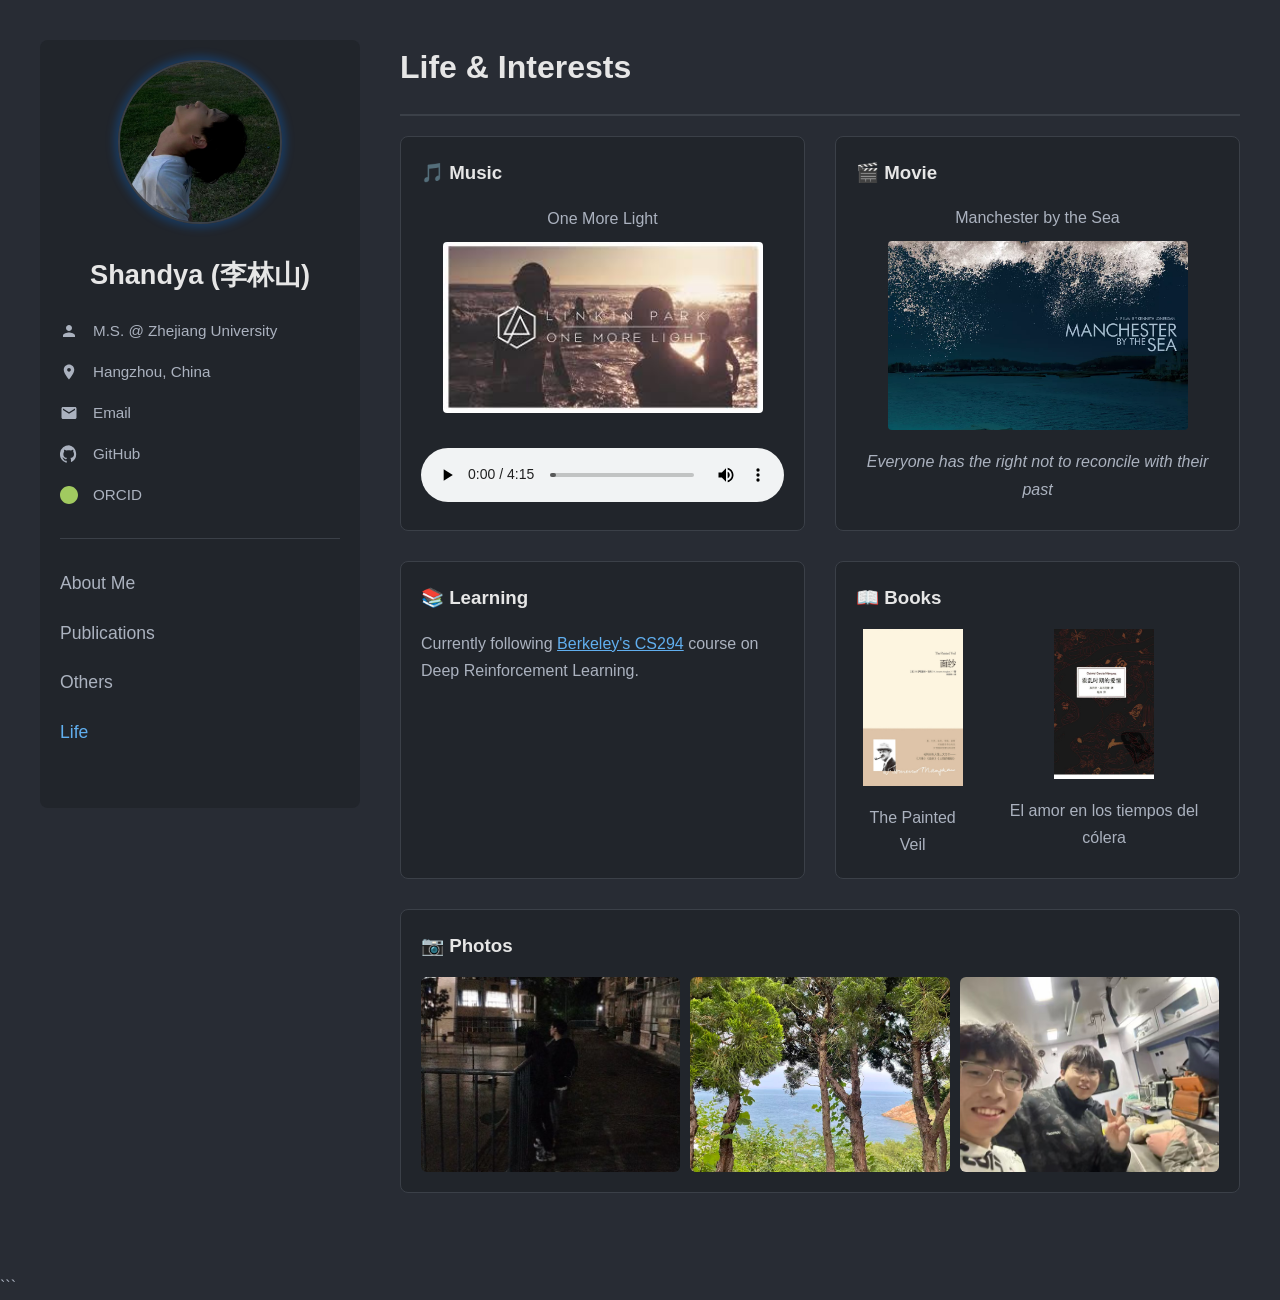
==== life.html @ 86b798b2 "1" ====
<!DOCTYPE html>
<html lang="zh-CN">
<head>
    <meta charset="UTF-8">
    <meta name="viewport" content="width=device-width, initial-scale=1.0">
    <title>Shandya (李林山) | Life</title>
    <link rel="icon" href="figure/logo.jpg" type="image/jpeg">
    <!-- Shared CSS for all pages -->
    <style>
        /* Avatar animation on music play */
        @keyframes avatarPulseSmall {
          0%, 100% { transform: scale(1); }
          50% { transform: scale(1.02); }
        }
        @keyframes breatheGlow {
          0%, 100% { box-shadow: 0 0 8px 4px rgba(0, 122, 255, 0.25); }
          50% { box-shadow: 0 0 16px 8px rgba(0, 122, 255, 0.12); }
        }
        @keyframes fadeUpScale {
            0% { opacity: 0; transform: translateY(10px) scale(1); }
            100% { opacity: 1; transform: translateY(0) scale(1); }
        }
        @keyframes avatarBorderWave {
            0%, 100% { border-color: #3b4048; }
            50% { border-color: #61afef; }
        }

        .avatar {
            transform: scale(1);
            box-shadow: 0 0 8px 4px rgba(0, 122, 255, 0.25);
            transform-origin: center center;
        }
        .avatar.beat {
          animation: breatheGlow 5s ease-in-out infinite,
                     fadeUpScale 1s ease forwards,
                     avatarBorderWave 3.5s ease-in-out infinite,
                     avatarPulseSmall 1.5s ease-in-out infinite;
          transform-origin: center center;
        }
        :root { --bg-color: #282c34; --sidebar-bg-color: #21252b; --text-color: #abb2bf; --link-color: #61afef; --heading-color: #e6e6e6; --border-color: #3b4048; }

        body { margin: 0; font-family: -apple-system, BlinkMacSystemFont, 'Segoe UI', 'Roboto', sans-serif; background-color: var(--bg-color); color: var(--text-color); font-size: 16px; line-height: 1.7; overflow-y: scroll; }

        .container { display: flex; max-width: 1200px; margin: 40px auto; padding: 0 20px; }
        .sidebar {
            width: 280px;
            flex-shrink: 0;
            position: sticky;
            top: 40px;
            align-self: flex-start;
            background: var(--sidebar-bg-color);
            border-radius: 8px;
            padding: 20px;
        }
        .main-content {
            flex-grow: 1;
            padding-left: 40px;
        }
        .profile-card {
            text-align: center;
        }
        .profile-card .avatar {
            width: 160px;
            height: 160px;
            border-radius: 50%;
            border: 2px solid var(--border-color);
            margin-bottom: 20px;
        }
        .profile-card h1 {
            font-size: 1.7em;
            color: var(--heading-color);
            margin: 0 0 10px 0;
        }
        .info-list {
            list-style: none;
            padding: 0;
            margin-top: 20px;
            text-align: left;
        }
        .info-list li {
            display: flex;
            align-items: center;
            margin-bottom: 15px;
            font-size: 0.95em;
        }
        .info-list svg {
            width: 18px;
            height: 18px;
            margin-right: 15px;
            fill: var(--text-color);
            flex-shrink: 0;
        }
        .info-list a {
            color: var(--text-color);
            text-decoration: none;
            transition: color 0.2s;
            word-break: break-all;
        }
        .info-list a:hover {
            color: var(--link-color);
        }
        .page-title {
            font-size: 2em;
            color: var(--heading-color);
            margin-top: 0;
            margin-bottom: 20px;
        }
        .navigation {
            list-style: none;
            padding: 0;
            margin: 30px 0;
            border-top: 1px solid var(--border-color);
            padding-top: 20px;
            text-align: left;
        }
        .navigation a {
            display: block;
            padding: 10px 0px;
            font-size: 1.1em;
            color: var(--text-color);
            text-decoration: none;
            font-weight: 500;
            transition: color 0.2s;
        }
        .navigation a:hover,
        .navigation a.active {
            color: var(--link-color);
        }
        .content-section {
            margin-bottom: 40px;
        }

        /* Life Page Styles */
        .life-grid {
            display: grid;
            grid-template-columns: 1fr 1fr;
            gap: 30px;
        }
        .life-card {
            background-color: var(--sidebar-bg-color);
            border: 0.8px solid var(--border-color);
            border-radius: 8px;
            padding: 20px;
        }
        .life-card.grid-span-2 {
            grid-column: 1 / -1;
        }
        .life-card h3 {
            color: var(--heading-color);
            margin-top: 0;
            margin-bottom: 15px;
        }
        .life-card p, .life-card ul {
            max-width: 100%;
        }
        .life-card video {
            max-width: 100%;
            border-radius: 4px;
        }
        .life-card audio {
            width: 100%;
            margin-top: 10px;
        }
        .life-card a {
            font-weight: 500;
            color: var(--link-color);
        }
        .life-card a:hover {
            text-decoration: underline;
        }

        .photo-grid {
            display: flex;
            flex-wrap: wrap;
            gap: 10px;
        }
        .photo-grid img {
            width: calc(33.33% - 6.66px);
            border-radius: 6px;
            object-fit: cover;
        }

        @media (max-width: 900px) {
            .container {
                flex-direction: column;
            }
            .sidebar {
                position: static;
                width: 100%;
                margin-bottom: 40px;
            }
            .main-content {
                padding-left: 0;
            }
            .life-grid {
                grid-template-columns: 1fr;
            }
        }
        @media (max-width: 600px) {
            .photo-grid img {
                width: 100%;
            }
        }
    </style>
</head>
<body>
    <div class="container">
        <aside class="sidebar">
            <div class="profile-card">
                <img src="figure/lilinshan.jpg" alt="Avatar" class="avatar">
                <h1>Shandya (李林山)</h1>
            </div>
            <ul class="info-list">
                <li><svg viewBox="0 0 24 24"><path d="M12 12c2.21 0 4-1.79 4-4s-1.79-4-4-4-4 1.79-4 4 1.79 4 4 4zm0 2c-2.67 0-8 1.34-8 4v2h16v-2c0-2.66-5.33-4-8-4z"></path></svg><span>M.S. @ Zhejiang University</span></li>
                <li><svg viewBox="0 0 24 24"><path d="M12 2C8.13 2 5 5.13 5 9c0 5.25 7 13 7 13s7-7.75 7-13c0-3.87-3.13-7-7-7zm0 9.5c-1.38 0-2.5-1.12-2.5-2.5s1.12-2.5 2.5-2.5 2.5 1.12 2.5 2.5-1.12 2.5-2.5 2.5z"></path></svg><span>Hangzhou, China</span></li>
                <li><svg viewBox="0 0 24 24"><path d="M20 4H4c-1.1 0-1.99.9-1.99 2L2 18c0 1.1.9 2 2 2h16c1.1 0 2-.9 2-2V6c0-1.1-.9-2-2-2zm0 4l-8 5-8-5V6l8 5 8-5v2z"></path></svg><a href="mailto:lilinshanjsu@163.com">Email</a></li>
                <li><svg viewBox="0 0 24 24"><path d="M12 .3a12 12 0 0 0-3.8 23.4c.6.1.8-.3.8-.6v-2.2c-3.3.7-4-1.6-4-1.6-.5-1.4-1.3-1.8-1.3-1.8-1-1 .1-1 .1-1 1.1.1 1.7 1.2 1.7 1.2.9 1.6 2.5 1.2 3.1.9.1-.7.4-1.2.8-1.4-2.4-.3-4.9-1.2-4.9-5.3 0-1.2.4-2.1 1.1-2.9-.1-.3-.5-1.4.1-2.8 0 0 .9-.3 3.1 1.2.9-.2 1.9-.4 2.8-.4s1.9.1 2.8.4c2.2-1.5 3.1-1.2 3.1-1.2.6 1.4.2 2.5.1 2.8.7.7 1.1 1.7 1.1 2.9 0 4.1-2.5 5-4.9 5.3.4.3.8 1 .8 1.9v2.8c0 .3.2.7.8.6A12 12 0 0 0 12 .3z"></path></svg><a href="https://github.com/ShandyaLoVe" target="_blank">GitHub</a></li>
                <li><svg viewBox="0 0 24 24" style="fill:#a1ca60;"><path d="M12 0C5.37 0 0 5.37 0 12s5.37 12 12 12 12-5.37 12-12S18.63 0 12 0zM7.6 18.44c-1.2-.28-1.5-.76-1.53-.8-.05-.1-.1-.13-.1-.14-.03-.02-.06-.03-.1-.03-.05 0-.1.02-.12.04-.02.02-.04.05-.04.1 0 .04.1.12.25.3.15.17.48.56 1.17.7.7.15 1.48.06 1.9-.22.1-.07.1-.17.1-.2 0-.02 0-.03-.02-.04-.02-.02-.05-.03-.1-.03s-.1.02-.13.04c-.4.2-1.1.28-1.7.1zM9.9 19.95c-.9-.45-1.23-1-1.26-1.07-.03-.07-.06-.1-.08-.12-.02-.02-.05-.03-.1-.03-.05 0-.1.02-.12.04-.03.02-.05.05-.05.1s.06.2.2.35c.14.15.5.58 1.27.97.77.4 1.62.46 2.08.2.1-.05.16-.14.16-.18 0-.04-.02-.06-.05-.08-.03-.02-.06-.02-.12-.02-.05 0-.1.02-.15.04-.5.2-1.32.18-1.9-.2zM12.17 21.2c-.56-.5-.73-1.15-.76-1.24-.03-.1-.06-.13-.08-.15-.02-.02-.05-.03-.1-.03-.05 0-.1.02-.13.04-.02.02-.04.06-.04.12 0 .05.05.2.16.4.1.22.45.88 1.2 1.34.75.45 1.63.53 2.1.3.1-.04.18-.13.18-.2 0-.03-.02-.06-.05-.08-.03-.02-.06-.03-.12-.03s-.12.02-.16.04c-.52.2-1.35.16-1.9-.3zM15.1 20.6c-.2-.7-.2-1.3-.2-1.35 0-.05-.02-.1-.05-.12s-.06-.03-.12-.03c-.05 0-.1.02-.14.04-.04.02-.08.06-.08.13 0 .07.02.5.06 1.1.04.6.13 1.18.28 1.62.03.1.1.15.15.15.05 0 .1-.02.1-.08.02-.12-.02-.8-.06-1.4zM18.3 18.4c-.65-.75-.8-1.4-.8-1.5s0-.15.02-.2c0-.04-.02-.07-.05-.1-.03-.02-.06-.03-.12-.03-.05 0-.1.02-.14.04-.04.02-.08.06-.08.13 0 .06.05.5.46 1.5.4.98.8 1.55 1.17 1.7.1.04.16.06.2.06.05 0 .1-.02.1-.08 0-.08-.2-.7-.6-1.5z"></path></svg><a href="https://orcid.org/0009-0009-5774-8371" target="_blank">ORCID</a></li>
            </ul>
            <nav class="navigation">
                <a href="index.html">About Me</a>
                <a href="publications.html">Publications</a>
                <a href="others.html">Others</a>
                <a href="life.html" class="active">Life</a>
            </nav>
        </aside>
        <main class="main-content">
            <section class="content-section">
                <h2 class="page-title">Life & Interests</h2>
                <hr style="border: 0.8px solid var(--border-color); margin-bottom: 20px;">
                <div class="life-grid">
                    <div class="life-card">
                        <h3>🎵 Music</h3>
                        <p style="text-align:center; margin-bottom:10px;">One More Light</p>
                        <img src="figure/onemorenight.png" alt="One More Light Poster" style="display:block; margin:0 auto 5px auto; width:100%; max-width:320px; height:auto; border-radius:4px;">
                        <audio controls src="onemorelight.mp3" style="margin:30px 0 0 0;"></audio>
                    </div>
                    <div class="life-card">
                        <h3>🎬 Movie</h3>
                        <div style="text-align:center; font-weight:500; margin-bottom:10px;">Manchester by the Sea</div>
                        <a href="https://www.netflix.com/gb/title/80097527" target="_blank" style="display:block; text-align:center;">
                            <img src="figure/manchester.png" alt="Manchester by the Sea" style="width:100%; max-width:300px; height:auto; border-radius:4px; margin-bottom:5px;">
                        </a>
                        <div style="text-align:center; font-style:italic; margin-top:5px;">Everyone has the right not to reconcile with their past</div>
                    </div>
                    <div class="life-card">
                        <h3>📚 Learning</h3>
                        <p>Currently following <a href="https://sites.google.com/view/berkeley-cs294-158-sp24/home" target="_blank">Berkeley's CS294</a> course on Deep Reinforcement Learning.</p>
                        <p></p>
                    </div>
                    <div class="life-card">
                        <!-- THE FIX IS HERE: Title is now outside the centering div -->
                        <h3>📖 Books</h3>
                        <div style="display:flex; justify-content:center; gap:20px; margin-top: 15px;">
                            <a href="https://zh.z-library.sk/book/5723780/fd606f/%E9%9D%A2%E7%BA%B1.html" target="_blank" style="text-decoration:none; color:inherit; text-align:center;">
                                <img src="figure/The_Painted_Veil.png" alt="The Painted Veil" style="width:100px; height:auto; margin-bottom:10px;">
                                <div style="font-weight:500;">The Painted Veil</div>
                            </a>
                            <a href="https://zh.z-library.sk/book/6193124/5f6d34/%E9%9C%8D%E4%B9%B1%E6%97%B6%E6%9C%9F%E7%9A%84%E7%88%B1%E6%83%85-el-amor-en-los-tiempos-del-c%C3%B3lera.html" target="_blank" style="text-decoration:none; color:inherit; text-align:center;">
                                <img src="figure/El.png" alt="El amor en los tiempos del cólera" style="width:100px; height:auto; margin-bottom:10px;">
                                <div style="font-weight:500;">El amor en los tiempos del cólera</div>
                            </a>
                        </div>
                    </div>
                    <div class="life-card grid-span-2">
                        <h3>📷 Photos</h3>
                        <div class="photo-grid">
                            <img src="figure/photo_1.png" alt="Favorite Photo 1" title="This is the most precious photo of my life">
                            <img src="figure/photo_2.jpg" alt="Favorite Photo 2" title="A journey to commemorate someone special">
                            <img src="figure/photo_3.jpg" alt="Favorite Photo 3" title="Thanks to my brother for taking me to the hospital after I got drunk">
                        </div>
                    </div>
                </div>
            </section>
        </main>
    </div>
</body>
<script>
document.addEventListener('DOMContentLoaded', () => {
    const audio = document.querySelector('audio');
    const avatar = document.querySelector('.avatar');

    if (audio && avatar) {
        audio.addEventListener('play', () => {
            avatar.classList.add('beat');
        });
        audio.addEventListener('pause', () => {
            avatar.classList.remove('beat');
        });
        audio.addEventListener('ended', () => {
            avatar.classList.remove('beat');
        });
    }
});
</script>
</html>```
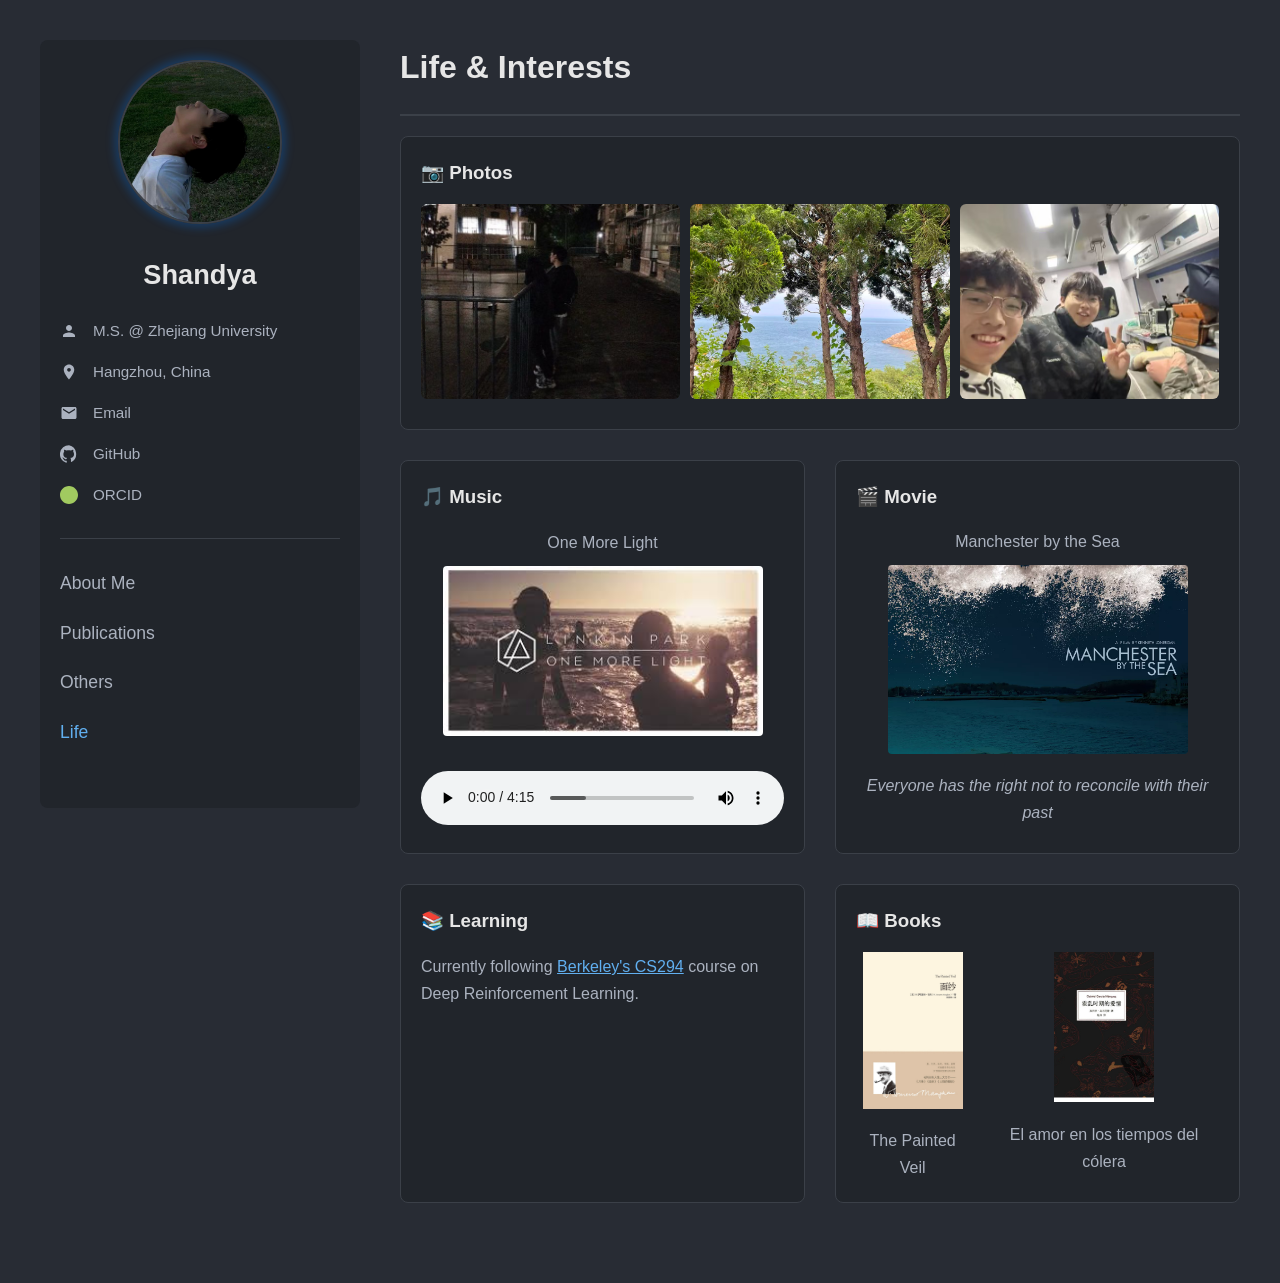
==== commit 69e42749: "1" ====
--- a/life.html
+++ b/life.html
@@ -3,7 +3,7 @@
 <head>
     <meta charset="UTF-8">
     <meta name="viewport" content="width=device-width, initial-scale=1.0">
-    <title>Shandya (李林山) | Life</title>
+    <title>Shandya | Life</title>
     <link rel="icon" href="figure/logo.jpg" type="image/jpeg">
     <!-- Shared CSS for all pages -->
     <style>
@@ -171,14 +171,51 @@
 
         .photo-grid {
             display: flex;
-            flex-wrap: wrap;
+            flex-wrap: nowrap;
             gap: 10px;
-        }
-        .photo-grid img {
-            width: calc(33.33% - 6.66px);
+            overflow-x: hidden;
+            padding-bottom: 10px;
+            cursor: grab;
+            user-select: none;
+        }
+        .photo-grid.active {
+            cursor: grabbing;
+        }
+        /* NEW: Wrapper for each photo */
+        .photo-item {
+            flex-shrink: 0; /* Prevent items from shrinking */
+            width: calc(33.333% - 6.67px);
+            min-width: calc(33.333% - 6.67px);
+        }
+        .photo-item img {
+            width: 100%;
+            height: 100%;
+            display: block; /* Remove bottom space */
             border-radius: 6px;
             object-fit: cover;
-        }
+            pointer-events: none; /* Keep this to prevent image dragging */
+        }
+
+        /* NEW: Custom Tooltip Styles */
+        #photo-tooltip {
+            position: fixed; /* Use fixed to position relative to viewport */
+            background-color: rgba(0, 0, 0, 0.8);
+            color: #fff;
+            padding: 8px 12px;
+            border-radius: 4px;
+            font-size: 14px;
+            z-index: 1000;
+            opacity: 0;
+            visibility: hidden;
+            transition: opacity 0.2s ease-in-out;
+            pointer-events: none; /* Tooltip itself should not be interactive */
+            max-width: 250px;
+        }
+        #photo-tooltip.visible {
+            opacity: 1;
+            visibility: visible;
+        }
+
 
         @media (max-width: 900px) {
             .container {
@@ -197,7 +234,7 @@
             }
         }
         @media (max-width: 600px) {
-            .photo-grid img {
+            .photo-item { /* Adjust width for mobile */
                 width: 100%;
             }
         }
@@ -208,7 +245,7 @@
         <aside class="sidebar">
             <div class="profile-card">
                 <img src="figure/lilinshan.jpg" alt="Avatar" class="avatar">
-                <h1>Shandya (李林山)</h1>
+                <h1>Shandya</h1>
             </div>
             <ul class="info-list">
                 <li><svg viewBox="0 0 24 24"><path d="M12 12c2.21 0 4-1.79 4-4s-1.79-4-4-4-4 1.79-4 4 1.79 4 4 4zm0 2c-2.67 0-8 1.34-8 4v2h16v-2c0-2.66-5.33-4-8-4z"></path></svg><span>M.S. @ Zhejiang University</span></li>
@@ -229,6 +266,24 @@
                 <h2 class="page-title">Life & Interests</h2>
                 <hr style="border: 0.8px solid var(--border-color); margin-bottom: 20px;">
                 <div class="life-grid">
+                    <div class="life-card grid-span-2">
+                        <h3>📷 Photos</h3>
+                        <div class="photo-grid">
+                            <!-- NEW: Each image is wrapped in a div with the title -->
+                            <div class="photo-item" title="This is the most precious photo of my life">
+                                <img src="figure/photo_1.png" alt="Favorite Photo 1">
+                            </div>
+                            <div class="photo-item" title="A journey to commemorate someone special">
+                                <img src="figure/photo_2.jpg" alt="Favorite Photo 2">
+                            </div>
+                            <div class="photo-item" title="Thanks to my brother for taking me to the hospital after I got drunk">
+                                <img src="figure/photo_3.jpg" alt="Favorite Photo 3">
+                            </div>
+                             <div class="photo-item" title="Thank you for appearing in my life">
+                                <img src="figure/photo_4.jpg" alt="Favorite Photo 4">
+                            </div>
+                        </div>
+                    </div>
                     <div class="life-card">
                         <h3>🎵 Music</h3>
                         <p style="text-align:center; margin-bottom:10px;">One More Light</p>
@@ -249,7 +304,6 @@
                         <p></p>
                     </div>
                     <div class="life-card">
-                        <!-- THE FIX IS HERE: Title is now outside the centering div -->
                         <h3>📖 Books</h3>
                         <div style="display:flex; justify-content:center; gap:20px; margin-top: 15px;">
                             <a href="https://zh.z-library.sk/book/5723780/fd606f/%E9%9D%A2%E7%BA%B1.html" target="_blank" style="text-decoration:none; color:inherit; text-align:center;">
@@ -262,35 +316,169 @@
                             </a>
                         </div>
                     </div>
-                    <div class="life-card grid-span-2">
-                        <h3>📷 Photos</h3>
-                        <div class="photo-grid">
-                            <img src="figure/photo_1.png" alt="Favorite Photo 1" title="This is the most precious photo of my life">
-                            <img src="figure/photo_2.jpg" alt="Favorite Photo 2" title="A journey to commemorate someone special">
-                            <img src="figure/photo_3.jpg" alt="Favorite Photo 3" title="Thanks to my brother for taking me to the hospital after I got drunk">
-                        </div>
-                    </div>
                 </div>
             </section>
         </main>
     </div>
+
+    <!-- NEW: Custom tooltip element added to the end of body -->
+    <div id="photo-tooltip"></div>
+
+    <script>
+    document.addEventListener('DOMContentLoaded', () => {
+        const audio = document.querySelector('audio');
+        const avatar = document.querySelector('.avatar');
+
+        if (audio && avatar) {
+            audio.addEventListener('play', () => {
+                avatar.classList.add('beat');
+            });
+            audio.addEventListener('pause', () => {
+                avatar.classList.remove('beat');
+            });
+            audio.addEventListener('ended', () => {
+                avatar.classList.remove('beat');
+            });
+        }
+    });
+    </script>
+
+    <!-- ==================== NEW SCRIPT FOR PHOTO GRID ==================== -->
+    <script>
+    document.addEventListener('DOMContentLoaded', () => {
+        const container = document.querySelector('.photo-grid');
+        if (!container) return;
+
+        const originalPhotos = Array.from(container.children);
+        // Duplicate photos for seamless looping
+        originalPhotos.forEach(photo => {
+            container.appendChild(photo.cloneNode(true));
+        });
+
+        let autoScrollInterval;
+        const scrollIntervalTime = 10000;
+
+        // Mouse Drag variables
+        let isDown = false;
+        let startX;
+        let scrollLeft;
+
+        // --- Functions ---
+        const getSingleImageWidth = () => {
+            if (originalPhotos.length === 0) return 0;
+            const style = window.getComputedStyle(container);
+            const gap = parseFloat(style.gap) || 10;
+            return originalPhotos[0].clientWidth + gap;
+        };
+
+        const totalOriginalWidth = () => {
+             return getSingleImageWidth() * originalPhotos.length;
+        }
+
+        const autoScroll = () => {
+            const imgWidth = getSingleImageWidth();
+            if (imgWidth === 0) return;
+
+            let nextImageIndex = Math.round(container.scrollLeft / imgWidth) + 1;
+            let targetScrollLeft = nextImageIndex * imgWidth;
+
+            if (targetScrollLeft >= totalOriginalWidth()) {
+                container.scrollTo({ left: targetScrollLeft, behavior: 'smooth' });
+                setTimeout(() => {
+                    container.style.scrollBehavior = 'auto';
+                    container.scrollLeft = targetScrollLeft - totalOriginalWidth();
+                    container.style.scrollBehavior = 'smooth';
+                }, 500);
+            } else {
+                 container.scrollTo({ left: targetScrollLeft, behavior: 'smooth' });
+            }
+        };
+
+        const startAutoScroll = () => {
+            clearInterval(autoScrollInterval);
+            autoScrollInterval = setInterval(autoScroll, scrollIntervalTime);
+        };
+
+        // --- Event Listeners for Dragging ---
+        container.addEventListener('mousedown', (e) => {
+            isDown = true;
+            container.classList.add('active');
+            clearInterval(autoScrollInterval);
+            startX = e.pageX - container.offsetLeft;
+            scrollLeft = container.scrollLeft;
+        });
+
+        container.addEventListener('mouseleave', () => {
+            if (!isDown) return;
+            isDown = false;
+            container.classList.remove('active');
+            autoScroll();
+            startAutoScroll();
+        });
+
+        container.addEventListener('mouseup', () => {
+            if (!isDown) return;
+            isDown = false;
+            container.classList.remove('active');
+            autoScroll();
+            startAutoScroll();
+        });
+
+        container.addEventListener('mousemove', (e) => {
+            if (!isDown) return;
+            e.preventDefault();
+            const x = e.pageX - container.offsetLeft;
+            const walk = (x - startX);
+            let newScrollLeft = scrollLeft - walk;
+
+            const totalWidth = totalOriginalWidth();
+            if(newScrollLeft >= totalWidth) {
+                scrollLeft += totalWidth;
+                newScrollLeft -= totalWidth;
+            }
+            if(newScrollLeft < 0) {
+                scrollLeft -= totalWidth;
+                newScrollLeft += totalWidth;
+            }
+            container.scrollLeft = newScrollLeft;
+        });
+
+        // --- NEW: Tooltip Logic ---
+        const tooltip = document.getElementById('photo-tooltip');
+        let tooltipTimer;
+
+        // Add listeners to ALL photo items, including the clones
+        document.querySelectorAll('.photo-item').forEach(item => {
+            item.addEventListener('mouseenter', e => {
+                const titleText = item.getAttribute('title');
+                if (!titleText) return;
+
+                tooltipTimer = setTimeout(() => {
+                    tooltip.textContent = titleText;
+                    // Position the tooltip near the cursor
+                    tooltip.style.left = `${e.clientX + 15}px`;
+                    tooltip.style.top = `${e.clientY + 15}px`;
+                    tooltip.classList.add('visible');
+                }, 10000); // 2 seconds delay
+            });
+
+            item.addEventListener('mouseleave', () => {
+                clearTimeout(tooltipTimer);
+                tooltip.classList.remove('visible');
+            });
+
+            item.addEventListener('mousemove', e => {
+                // Update position if tooltip is already visible
+                if (tooltip.classList.contains('visible')) {
+                    tooltip.style.left = `${e.clientX + 15}px`;
+                    tooltip.style.top = `${e.clientY + 15}px`;
+                }
+            });
+        });
+
+        // Initial start
+        startAutoScroll();
+    });
+    </script>
 </body>
-<script>
-document.addEventListener('DOMContentLoaded', () => {
-    const audio = document.querySelector('audio');
-    const avatar = document.querySelector('.avatar');
-
-    if (audio && avatar) {
-        audio.addEventListener('play', () => {
-            avatar.classList.add('beat');
-        });
-        audio.addEventListener('pause', () => {
-            avatar.classList.remove('beat');
-        });
-        audio.addEventListener('ended', () => {
-            avatar.classList.remove('beat');
-        });
-    }
-});
-</script>
-</html>```+</html>
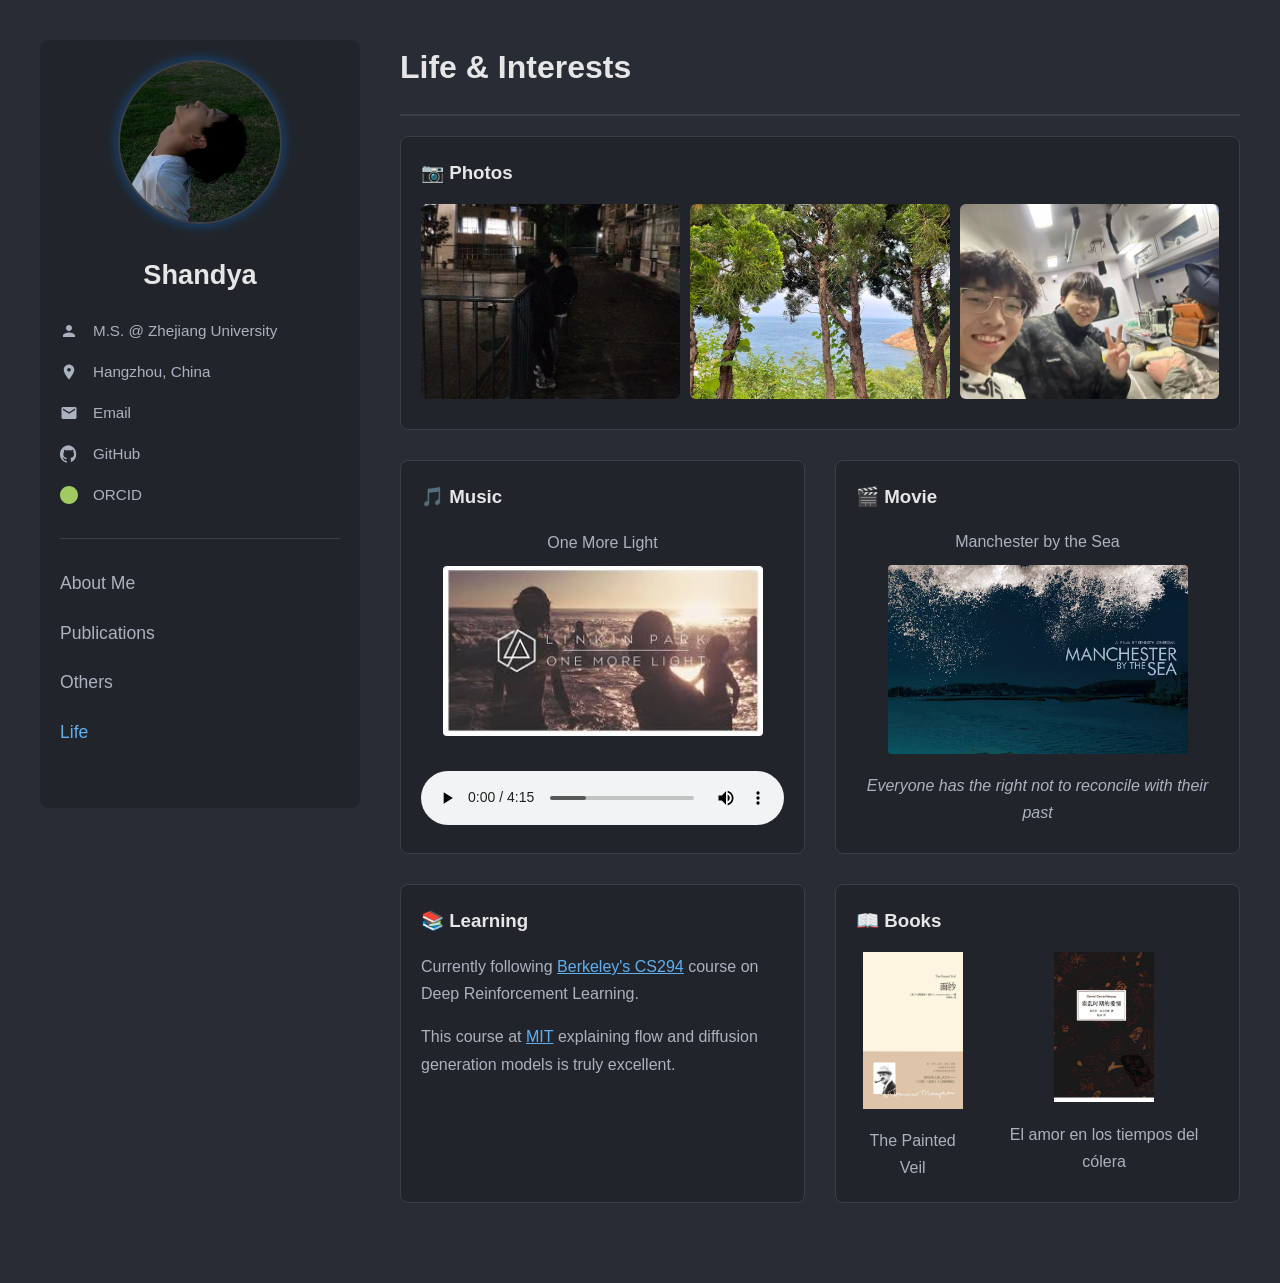
==== commit f6cb14bb: "Update life.html" ====
--- a/life.html
+++ b/life.html
@@ -301,6 +301,7 @@
                     <div class="life-card">
                         <h3>📚 Learning</h3>
                         <p>Currently following <a href="https://sites.google.com/view/berkeley-cs294-158-sp24/home" target="_blank">Berkeley's CS294</a> course on Deep Reinforcement Learning.</p>
+                        <p>This course at <a href="https://diffusion.csail.mit.edu/" target="_blank"> MIT</a> explaining flow and diffusion generation models is truly excellent.</p>
                         <p></p>
                     </div>
                     <div class="life-card">
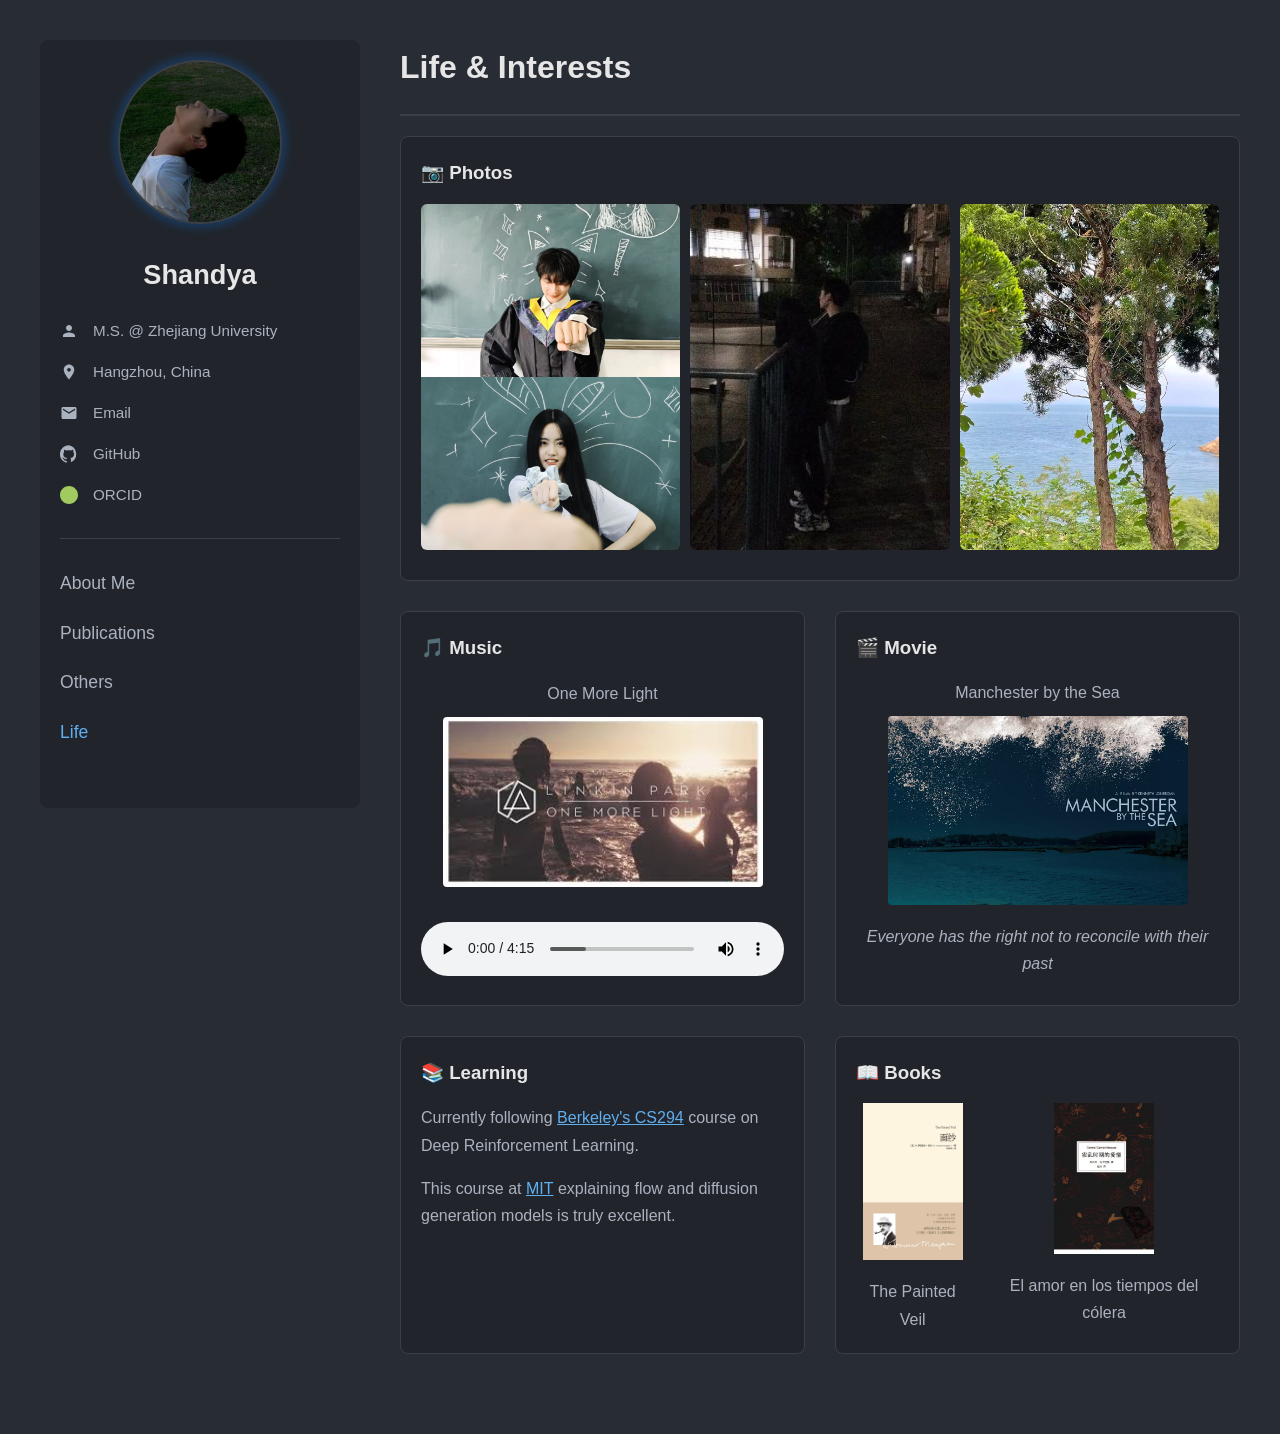
==== commit f1f81562: "1 1" ====
--- a/life.html
+++ b/life.html
@@ -270,6 +270,9 @@
                         <h3>📷 Photos</h3>
                         <div class="photo-grid">
                             <!-- NEW: Each image is wrapped in a div with the title -->
+                            <div class="photo-item" title="We will become our best selves">
+                                <img src="figure/photo_0.png" alt="Favorite Photo 0">
+                            </div>
                             <div class="photo-item" title="This is the most precious photo of my life">
                                 <img src="figure/photo_1.png" alt="Favorite Photo 1">
                             </div>
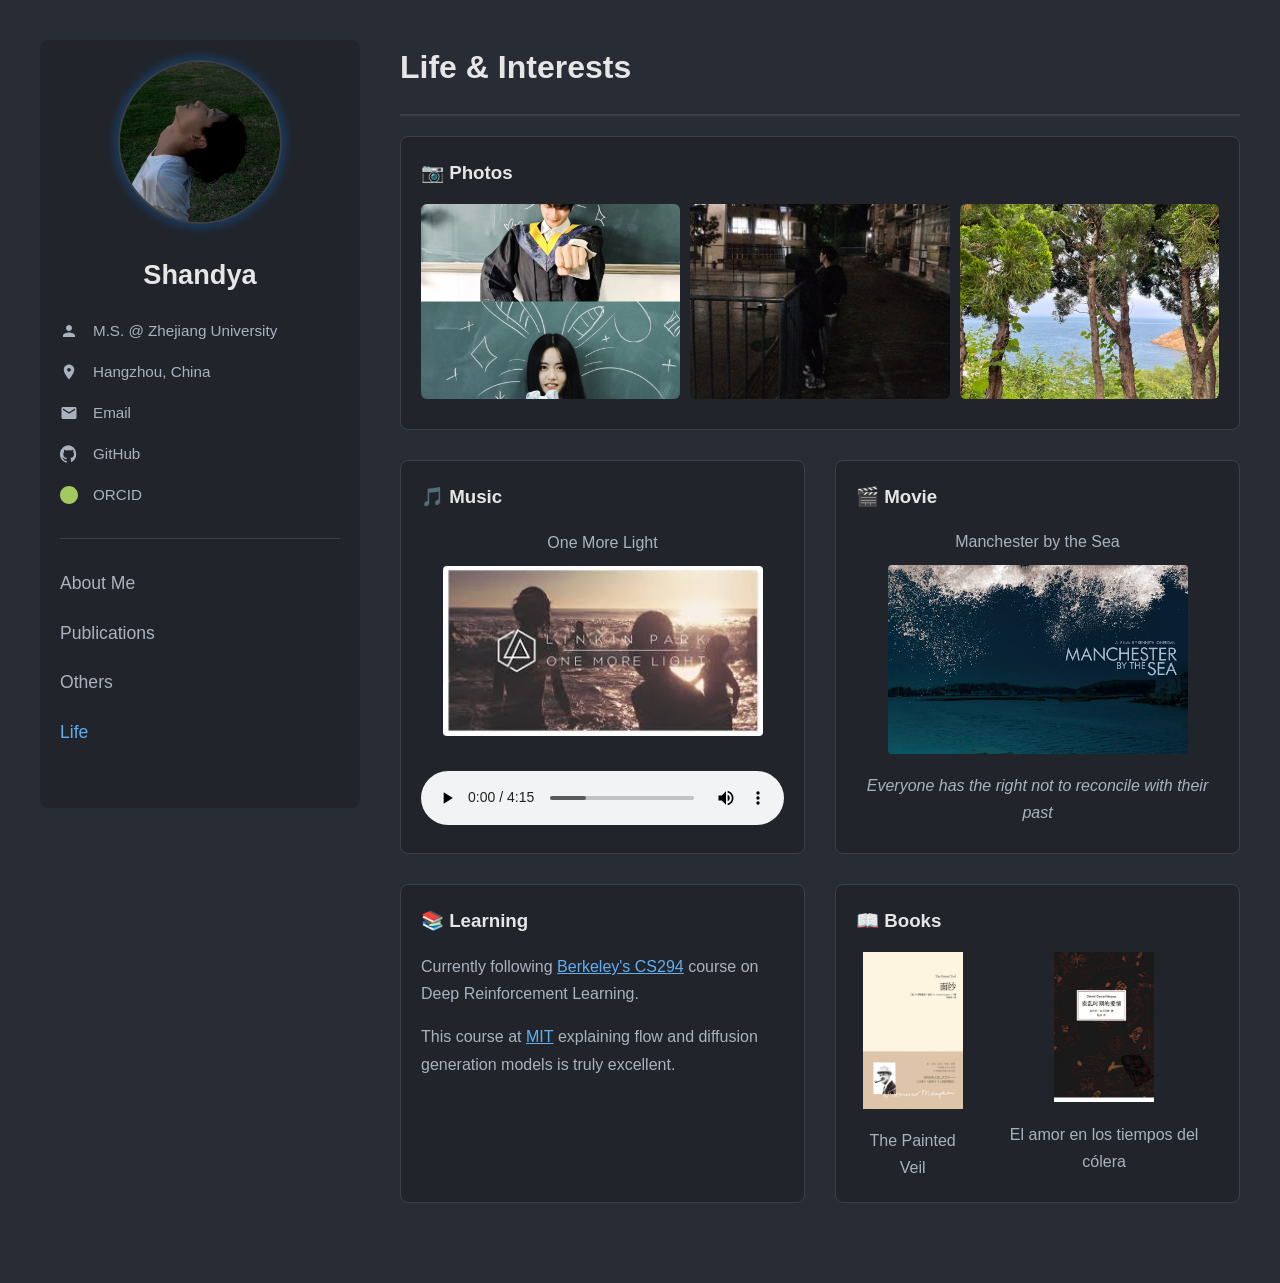
==== commit fd23ebf9: "Update life.html" ====
--- a/life.html
+++ b/life.html
@@ -183,17 +183,20 @@
         }
         /* NEW: Wrapper for each photo */
         .photo-item {
-            flex-shrink: 0; /* Prevent items from shrinking */
+            flex-shrink: 0;
             width: calc(33.333% - 6.67px);
             min-width: calc(33.333% - 6.67px);
+            aspect-ratio: 4 / 3;
+            overflow: hidden;
+            border-radius: 6px;
         }
         .photo-item img {
             width: 100%;
             height: 100%;
-            display: block; /* Remove bottom space */
-            border-radius: 6px;
+            display: block;
             object-fit: cover;
-            pointer-events: none; /* Keep this to prevent image dragging */
+            object-position: center;
+            pointer-events: none;
         }
 
         /* NEW: Custom Tooltip Styles */
@@ -234,8 +237,9 @@
             }
         }
         @media (max-width: 600px) {
-            .photo-item { /* Adjust width for mobile */
-                width: 100%;
+            .photo-item {
+                width: 80%;
+                min-width: 80%;
             }
         }
     </style>
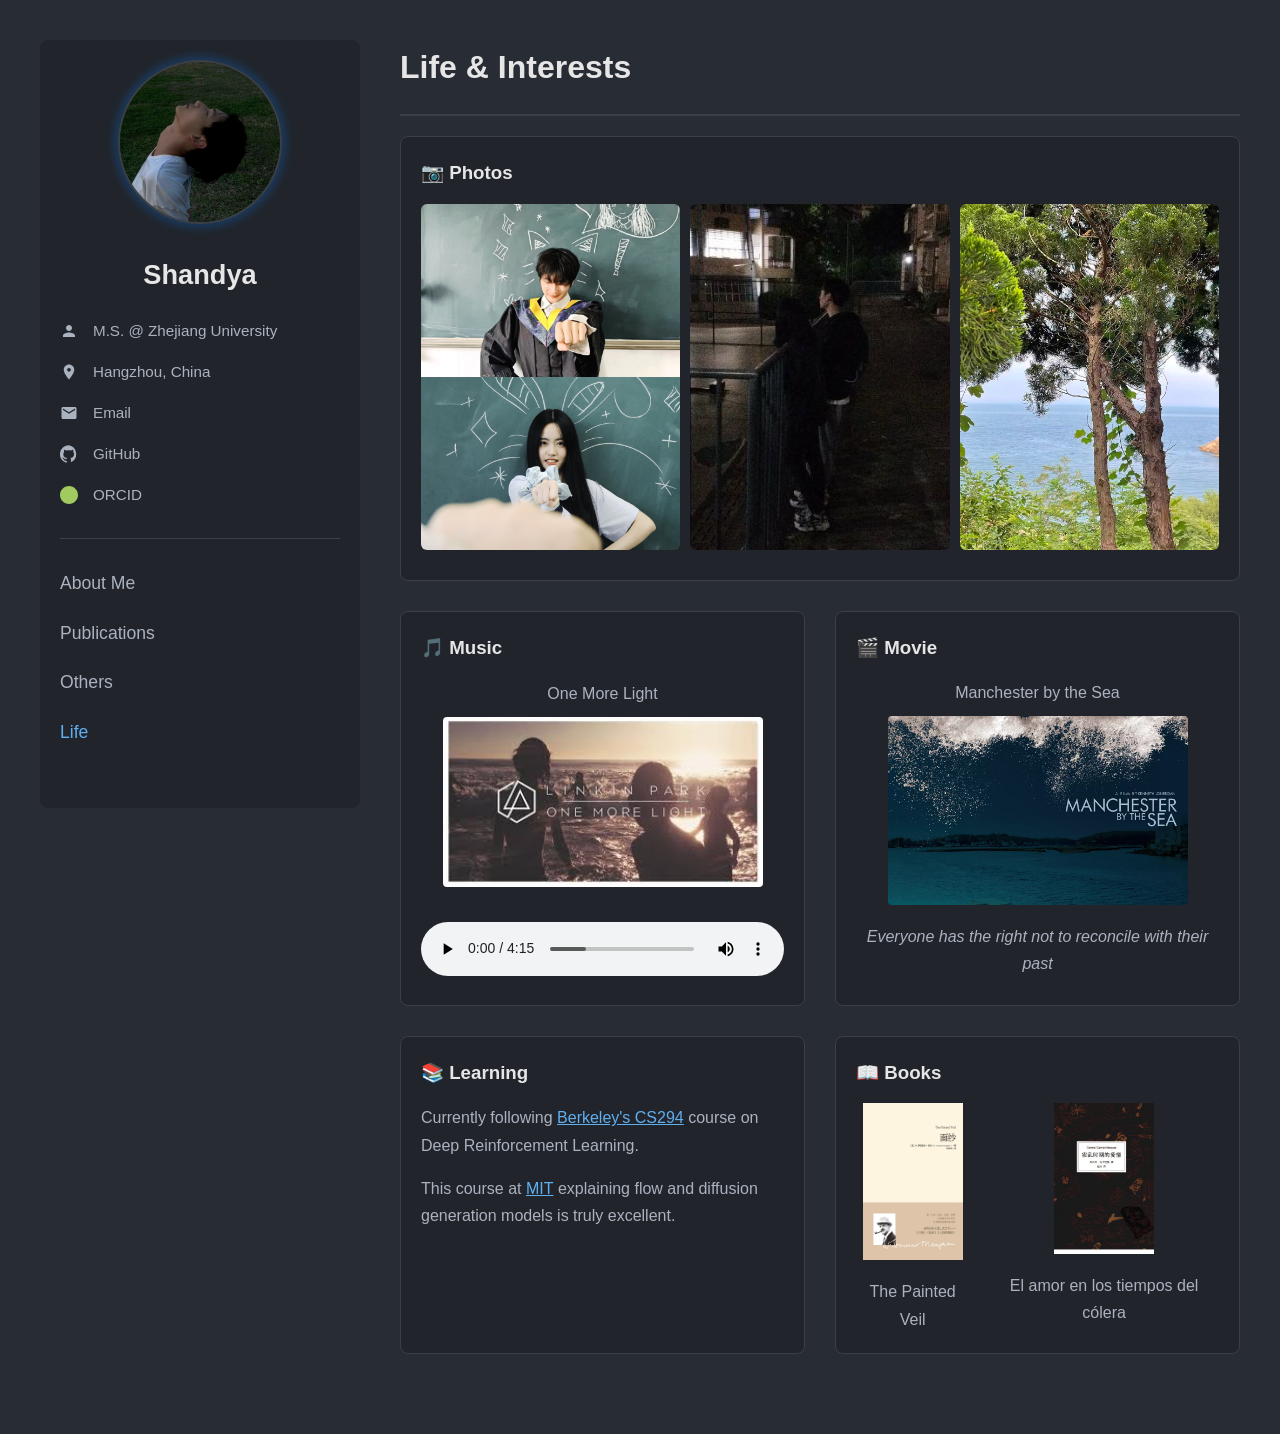
==== commit a3efdbf4: "Update life.html" ====
--- a/life.html
+++ b/life.html
@@ -186,7 +186,7 @@
             flex-shrink: 0;
             width: calc(33.333% - 6.67px);
             min-width: calc(33.333% - 6.67px);
-            aspect-ratio: 4 / 3;
+            aspect-ratio: 3 / 4;
             overflow: hidden;
             border-radius: 6px;
         }
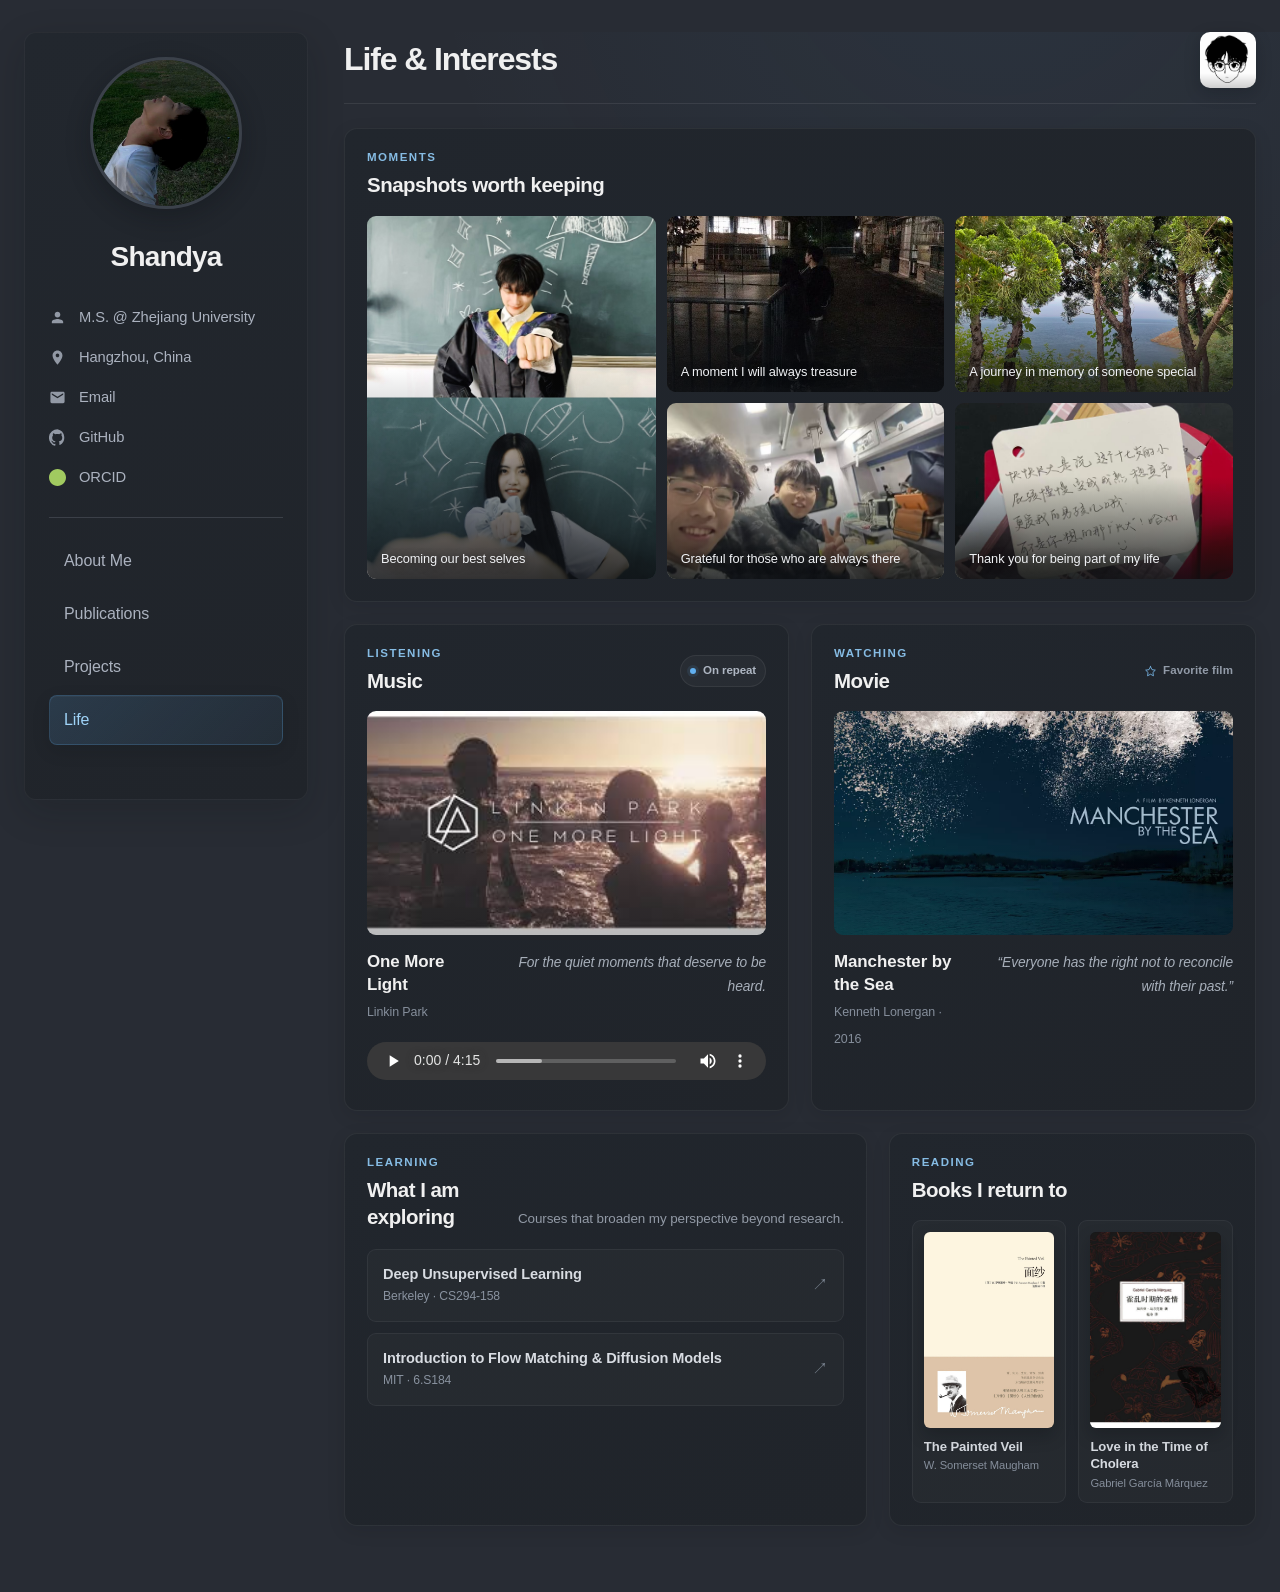
==== commit df76d0b3: "Add files via upload" ====
--- a/life.html
+++ b/life.html
@@ -130,93 +130,337 @@
             margin-bottom: 40px;
         }
 
-        /* Life Page Styles */
-        .life-grid {
+        /* Life page */
+        .life-eyebrow {
+            display: block;
+            color: #86bce4;
+            font-size: 0.72rem;
+            font-weight: 650;
+            line-height: 1.2;
+            letter-spacing: 0.13em;
+            text-transform: uppercase;
+        }
+        .life-layout {
             display: grid;
-            grid-template-columns: 1fr 1fr;
-            gap: 30px;
-        }
-        .life-card {
-            background-color: var(--sidebar-bg-color);
-            border: 0.8px solid var(--border-color);
-            border-radius: 8px;
-            padding: 20px;
-        }
-        .life-card.grid-span-2 {
+            grid-template-columns: repeat(12, minmax(0, 1fr));
+            gap: 22px;
+        }
+        .life-page .life-card {
+            min-width: 0;
+            padding: 22px;
+            overflow: hidden;
+            background: linear-gradient(145deg, #21262d, #20242a);
+            border: 1px solid rgba(255, 255, 255, 0.06);
+            border-radius: 13px;
+            box-shadow: 0 5px 18px rgba(12, 14, 18, 0.1);
+            transition: transform 0.24s ease, border-color 0.24s ease, box-shadow 0.24s ease;
+        }
+        .life-page .life-card:hover {
+            border-color: rgba(97, 175, 239, 0.2);
+            box-shadow: 0 14px 34px rgba(12, 14, 18, 0.22);
+            transform: translateY(-2px);
+        }
+        .memories-card {
             grid-column: 1 / -1;
         }
-        .life-card h3 {
+        .music-card,
+        .movie-card {
+            grid-column: span 6;
+        }
+        .learning-card {
+            grid-column: span 7;
+        }
+        .books-card {
+            grid-column: span 5;
+        }
+        .life-card-header {
+            display: flex;
+            align-items: flex-end;
+            justify-content: space-between;
+            gap: 24px;
+            margin-bottom: 18px;
+        }
+        .life-card-header.compact {
+            align-items: center;
+            margin-bottom: 16px;
+        }
+        .life-page .life-card h3 {
+            margin: 7px 0 0;
             color: var(--heading-color);
-            margin-top: 0;
-            margin-bottom: 15px;
-        }
-        .life-card p, .life-card ul {
-            max-width: 100%;
-        }
-        .life-card video {
-            max-width: 100%;
-            border-radius: 4px;
-        }
-        .life-card audio {
-            width: 100%;
-            margin-top: 10px;
-        }
-        .life-card a {
-            font-weight: 500;
-            color: var(--link-color);
-        }
-        .life-card a:hover {
-            text-decoration: underline;
-        }
-
-        .photo-grid {
-            display: flex;
-            flex-wrap: nowrap;
-            gap: 10px;
-            overflow-x: hidden;
-            padding-bottom: 10px;
-            cursor: grab;
-            user-select: none;
-        }
-        .photo-grid.active {
-            cursor: grabbing;
-        }
-        /* NEW: Wrapper for each photo */
-        .photo-item {
-            flex-shrink: 0;
-            width: calc(33.333% - 6.67px);
-            min-width: calc(33.333% - 6.67px);
-            aspect-ratio: 3 / 4;
+            font-size: 1.28rem;
+            font-weight: 620;
+            line-height: 1.3;
+            letter-spacing: -0.025em;
+        }
+        .life-card-header > p {
+            max-width: 420px;
+            margin: 0;
+            color: #929aa6;
+            font-size: 0.84rem;
+            text-align: right;
+        }
+        .life-chip {
+            display: inline-flex;
+            align-items: center;
+            gap: 7px;
+            padding: 5px 9px;
+            color: #aeb6c2;
+            background: rgba(255, 255, 255, 0.035);
+            border: 1px solid rgba(255, 255, 255, 0.065);
+            border-radius: 999px;
+            font-size: 0.72rem;
+            font-weight: 550;
+            white-space: nowrap;
+        }
+        .life-chip::before {
+            content: "";
+            width: 6px;
+            height: 6px;
+            background: #61afef;
+            border-radius: 50%;
+            box-shadow: 0 0 0 3px rgba(97, 175, 239, 0.1);
+        }
+        .life-status {
+            display: inline-flex;
+            align-items: center;
+            gap: 6px;
+            color: #929ba8;
+            font-size: 0.72rem;
+            font-weight: 560;
+            letter-spacing: 0.01em;
+            white-space: nowrap;
+        }
+        .life-status svg {
+            width: 13px;
+            height: 13px;
+            fill: none;
+            stroke: #78b7e6;
+            stroke-linecap: round;
+            stroke-linejoin: round;
+            stroke-width: 1.6;
+        }
+        .learning-card .life-card-header > p {
+            white-space: nowrap;
+        }
+        .memory-grid {
+            display: grid;
+            grid-template-columns: 1.04fr 1fr 1fr;
+            grid-template-rows: repeat(2, 176px);
+            gap: 11px;
+        }
+        .memory-item {
+            position: relative;
+            min-width: 0;
+            min-height: 0;
+            margin: 0;
             overflow: hidden;
-            border-radius: 6px;
-        }
-        .photo-item img {
+            background: #191d22;
+            border-radius: 9px;
+            isolation: isolate;
+        }
+        .memory-item:first-child {
+            grid-row: 1 / 3;
+        }
+        .memory-item img {
             width: 100%;
             height: 100%;
             display: block;
             object-fit: cover;
-            object-position: center;
+            transition: transform 0.55s cubic-bezier(0.2, 0.7, 0.2, 1), filter 0.4s ease;
+        }
+        .memory-item::after {
+            content: "";
+            position: absolute;
+            inset: 0;
+            z-index: 1;
+            background: linear-gradient(180deg, transparent 42%, rgba(12, 15, 19, 0.82) 100%);
             pointer-events: none;
         }
-
-        /* NEW: Custom Tooltip Styles */
-        #photo-tooltip {
-            position: fixed; /* Use fixed to position relative to viewport */
-            background-color: rgba(0, 0, 0, 0.8);
-            color: #fff;
-            padding: 8px 12px;
-            border-radius: 4px;
-            font-size: 14px;
-            z-index: 1000;
-            opacity: 0;
-            visibility: hidden;
-            transition: opacity 0.2s ease-in-out;
-            pointer-events: none; /* Tooltip itself should not be interactive */
-            max-width: 250px;
-        }
-        #photo-tooltip.visible {
-            opacity: 1;
-            visibility: visible;
+        .memory-item figcaption {
+            position: absolute;
+            right: 14px;
+            bottom: 12px;
+            left: 14px;
+            z-index: 2;
+            display: flex;
+            align-items: flex-end;
+            justify-content: space-between;
+            gap: 10px;
+            color: #f0f2f5;
+            font-size: 0.8rem;
+            font-weight: 520;
+            line-height: 1.38;
+            text-shadow: 0 2px 10px rgba(0, 0, 0, 0.65);
+        }
+        .memory-item:hover img {
+            filter: saturate(1.04) contrast(1.03);
+            transform: scale(1.035);
+        }
+        .media-visual {
+            position: relative;
+            margin-bottom: 16px;
+            overflow: hidden;
+            background: #191d22;
+            border-radius: 9px;
+        }
+        .media-visual img {
+            width: 100%;
+            aspect-ratio: 16 / 9;
+            display: block;
+            object-fit: cover;
+            transition: transform 0.45s ease, filter 0.35s ease;
+        }
+        .media-visual::after {
+            content: "";
+            position: absolute;
+            inset: 0;
+            background: linear-gradient(180deg, transparent 58%, rgba(12, 15, 19, 0.28));
+            pointer-events: none;
+        }
+        .media-card:hover .media-visual img {
+            filter: saturate(1.04);
+            transform: scale(1.025);
+        }
+        .media-title-row {
+            display: flex;
+            align-items: flex-start;
+            justify-content: space-between;
+            gap: 20px;
+            margin-bottom: 14px;
+        }
+        .media-title-row strong {
+            display: block;
+            color: var(--heading-color);
+            font-size: 1.06rem;
+            font-weight: 610;
+            line-height: 1.35;
+        }
+        .media-title-row span {
+            color: #858e9b;
+            font-size: 0.78rem;
+        }
+        .media-note {
+            max-width: 265px;
+            margin: 0;
+            color: #a7afba;
+            font-size: 0.86rem;
+            font-style: italic;
+            line-height: 1.58;
+            text-align: right;
+        }
+        .life-page audio {
+            width: 100%;
+            height: 38px;
+            margin-top: 4px;
+            color-scheme: dark;
+        }
+        .movie-link {
+            display: block;
+            border: 0 !important;
+        }
+        .movie-link:focus-visible,
+        .course-item:focus-visible,
+        .book-item:focus-visible {
+            outline: 2px solid rgba(97, 175, 239, 0.75);
+            outline-offset: 3px;
+        }
+        .course-list {
+            display: grid;
+            gap: 11px;
+        }
+        .life-page .course-item {
+            display: grid;
+            grid-template-columns: minmax(0, 1fr) auto;
+            align-items: center;
+            gap: 14px;
+            padding: 14px 15px;
+            color: inherit;
+            text-decoration: none;
+            background: rgba(255, 255, 255, 0.025);
+            border: 1px solid rgba(255, 255, 255, 0.055);
+            border-radius: 9px;
+            transition: background-color 0.2s ease, border-color 0.2s ease, transform 0.2s ease;
+        }
+        .life-page .course-item:hover {
+            background: rgba(97, 175, 239, 0.065);
+            border-color: rgba(97, 175, 239, 0.2);
+            text-decoration: none;
+            transform: translateX(2px);
+        }
+        .course-copy strong {
+            display: block;
+            color: #d8dce2;
+            font-size: 0.91rem;
+            font-weight: 590;
+            line-height: 1.4;
+        }
+        .course-copy small {
+            display: block;
+            margin-top: 2px;
+            color: #89929f;
+            font-size: 0.76rem;
+        }
+        .course-arrow {
+            color: #78818e;
+            font-size: 1rem;
+            transition: color 0.2s ease, transform 0.2s ease;
+        }
+        .course-item:hover .course-arrow {
+            color: #86bce4;
+            transform: translate(2px, -2px);
+        }
+        .book-shelf {
+            display: grid;
+            grid-template-columns: repeat(2, minmax(0, 1fr));
+            gap: 12px;
+        }
+        .life-page .book-item {
+            min-width: 0;
+            padding: 11px;
+            color: inherit;
+            text-decoration: none;
+            background: rgba(255, 255, 255, 0.024);
+            border: 1px solid rgba(255, 255, 255, 0.05);
+            border-radius: 9px;
+            transition: background-color 0.2s ease, border-color 0.2s ease, transform 0.22s ease;
+        }
+        .life-page .book-item:hover {
+            background: rgba(255, 255, 255, 0.045);
+            border-color: rgba(97, 175, 239, 0.18);
+            text-decoration: none;
+            transform: translateY(-2px);
+        }
+        .book-cover {
+            position: relative;
+            width: 100%;
+            aspect-ratio: 2 / 3;
+            margin-bottom: 10px;
+            overflow: hidden;
+            background: #191d22;
+            border-radius: 6px;
+            box-shadow: 0 8px 16px rgba(8, 10, 14, 0.25);
+        }
+        .book-cover img {
+            width: 100%;
+            height: 100%;
+            display: block;
+            object-fit: cover;
+        }
+        .book-meta strong {
+            display: block;
+            overflow: hidden;
+            color: #d8dce2;
+            font-size: 0.82rem;
+            font-weight: 590;
+            line-height: 1.35;
+            text-overflow: ellipsis;
+        }
+        .book-meta span {
+            display: block;
+            margin-top: 3px;
+            color: #858e9b;
+            font-size: 0.7rem;
+            line-height: 1.35;
         }
 
 
@@ -232,19 +476,67 @@
             .main-content {
                 padding-left: 0;
             }
-            .life-grid {
-                grid-template-columns: 1fr;
-            }
-        }
-        @media (max-width: 600px) {
-            .photo-item {
-                width: 80%;
-                min-width: 80%;
+        }
+        @media (max-width: 760px) {
+            .life-layout {
+                gap: 16px;
+            }
+            .music-card,
+            .movie-card,
+            .learning-card,
+            .books-card {
+                grid-column: 1 / -1;
+            }
+            .memory-grid {
+                grid-template-columns: repeat(2, minmax(0, 1fr));
+                grid-template-rows: repeat(3, 145px);
+            }
+            .memory-item:first-child {
+                grid-row: 1 / 3;
+            }
+        }
+        @media (max-width: 520px) {
+            .life-page .life-card {
+                padding: 17px;
+            }
+            .life-card-header {
+                align-items: flex-start;
+                flex-direction: column;
+                gap: 8px;
+            }
+            .life-card-header.compact {
+                align-items: center;
+                flex-direction: row;
+            }
+            .life-card-header > p {
+                text-align: left;
+            }
+            .learning-card .life-card-header > p {
+                white-space: normal;
+            }
+            .memory-grid {
+                grid-template-rows: repeat(3, 122px);
+                gap: 8px;
+            }
+            .memory-item figcaption {
+                right: 9px;
+                bottom: 8px;
+                left: 9px;
+                font-size: 0.7rem;
+            }
+            .media-title-row {
+                display: block;
+            }
+            .media-note {
+                max-width: none;
+                margin-top: 8px;
+                text-align: left;
             }
         }
     </style>
+    <link rel="stylesheet" href="polish.css">
 </head>
-<body>
+<body class="life-page">
     <div class="container">
         <aside class="sidebar">
             <div class="profile-card">
@@ -254,83 +546,162 @@
             <ul class="info-list">
                 <li><svg viewBox="0 0 24 24"><path d="M12 12c2.21 0 4-1.79 4-4s-1.79-4-4-4-4 1.79-4 4 1.79 4 4 4zm0 2c-2.67 0-8 1.34-8 4v2h16v-2c0-2.66-5.33-4-8-4z"></path></svg><span>M.S. @ Zhejiang University</span></li>
                 <li><svg viewBox="0 0 24 24"><path d="M12 2C8.13 2 5 5.13 5 9c0 5.25 7 13 7 13s7-7.75 7-13c0-3.87-3.13-7-7-7zm0 9.5c-1.38 0-2.5-1.12-2.5-2.5s1.12-2.5 2.5-2.5 2.5 1.12 2.5 2.5-1.12 2.5-2.5 2.5z"></path></svg><span>Hangzhou, China</span></li>
-                <li><svg viewBox="0 0 24 24"><path d="M20 4H4c-1.1 0-1.99.9-1.99 2L2 18c0 1.1.9 2 2 2h16c1.1 0 2-.9 2-2V6c0-1.1-.9-2-2-2zm0 4l-8 5-8-5V6l8 5 8-5v2z"></path></svg><a href="mailto:lilinshanjsu@163.com">Email</a></li>
+                <li><svg viewBox="0 0 24 24"><path d="M20 4H4c-1.1 0-1.99.9-1.99 2L2 18c0 1.1.9 2 2 2h16c1.1 0 2-.9 2-2V6c0-1.1-.9-2-2-2zm0 4l-8 5-8-5V6l8 5 8-5v2z"></path></svg><a href="mailto:shandyali@gmail.com">Email</a></li>
                 <li><svg viewBox="0 0 24 24"><path d="M12 .3a12 12 0 0 0-3.8 23.4c.6.1.8-.3.8-.6v-2.2c-3.3.7-4-1.6-4-1.6-.5-1.4-1.3-1.8-1.3-1.8-1-1 .1-1 .1-1 1.1.1 1.7 1.2 1.7 1.2.9 1.6 2.5 1.2 3.1.9.1-.7.4-1.2.8-1.4-2.4-.3-4.9-1.2-4.9-5.3 0-1.2.4-2.1 1.1-2.9-.1-.3-.5-1.4.1-2.8 0 0 .9-.3 3.1 1.2.9-.2 1.9-.4 2.8-.4s1.9.1 2.8.4c2.2-1.5 3.1-1.2 3.1-1.2.6 1.4.2 2.5.1 2.8.7.7 1.1 1.7 1.1 2.9 0 4.1-2.5 5-4.9 5.3.4.3.8 1 .8 1.9v2.8c0 .3.2.7.8.6A12 12 0 0 0 12 .3z"></path></svg><a href="https://github.com/ShandyaLoVe" target="_blank">GitHub</a></li>
                 <li><svg viewBox="0 0 24 24" style="fill:#a1ca60;"><path d="M12 0C5.37 0 0 5.37 0 12s5.37 12 12 12 12-5.37 12-12S18.63 0 12 0zM7.6 18.44c-1.2-.28-1.5-.76-1.53-.8-.05-.1-.1-.13-.1-.14-.03-.02-.06-.03-.1-.03-.05 0-.1.02-.12.04-.02.02-.04.05-.04.1 0 .04.1.12.25.3.15.17.48.56 1.17.7.7.15 1.48.06 1.9-.22.1-.07.1-.17.1-.2 0-.02 0-.03-.02-.04-.02-.02-.05-.03-.1-.03s-.1.02-.13.04c-.4.2-1.1.28-1.7.1zM9.9 19.95c-.9-.45-1.23-1-1.26-1.07-.03-.07-.06-.1-.08-.12-.02-.02-.05-.03-.1-.03-.05 0-.1.02-.12.04-.03.02-.05.05-.05.1s.06.2.2.35c.14.15.5.58 1.27.97.77.4 1.62.46 2.08.2.1-.05.16-.14.16-.18 0-.04-.02-.06-.05-.08-.03-.02-.06-.02-.12-.02-.05 0-.1.02-.15.04-.5.2-1.32.18-1.9-.2zM12.17 21.2c-.56-.5-.73-1.15-.76-1.24-.03-.1-.06-.13-.08-.15-.02-.02-.05-.03-.1-.03-.05 0-.1.02-.13.04-.02.02-.04.06-.04.12 0 .05.05.2.16.4.1.22.45.88 1.2 1.34.75.45 1.63.53 2.1.3.1-.04.18-.13.18-.2 0-.03-.02-.06-.05-.08-.03-.02-.06-.03-.12-.03s-.12.02-.16.04c-.52.2-1.35.16-1.9-.3zM15.1 20.6c-.2-.7-.2-1.3-.2-1.35 0-.05-.02-.1-.05-.12s-.06-.03-.12-.03c-.05 0-.1.02-.14.04-.04.02-.08.06-.08.13 0 .07.02.5.06 1.1.04.6.13 1.18.28 1.62.03.1.1.15.15.15.05 0 .1-.02.1-.08.02-.12-.02-.8-.06-1.4zM18.3 18.4c-.65-.75-.8-1.4-.8-1.5s0-.15.02-.2c0-.04-.02-.07-.05-.1-.03-.02-.06-.03-.12-.03-.05 0-.1.02-.14.04-.04.02-.08.06-.08.13 0 .06.05.5.46 1.5.4.98.8 1.55 1.17 1.7.1.04.16.06.2.06.05 0 .1-.02.1-.08 0-.08-.2-.7-.6-1.5z"></path></svg><a href="https://orcid.org/0009-0009-5774-8371" target="_blank">ORCID</a></li>
             </ul>
             <nav class="navigation">
                 <a href="index.html">About Me</a>
                 <a href="publications.html">Publications</a>
-                <a href="others.html">Others</a>
+                <a href="others.html">Projects</a>
                 <a href="life.html" class="active">Life</a>
             </nav>
         </aside>
         <main class="main-content">
-            <section class="content-section">
-                <h2 class="page-title">Life & Interests</h2>
-                <hr style="border: 0.8px solid var(--border-color); margin-bottom: 20px;">
-                <div class="life-grid">
-                    <div class="life-card grid-span-2">
-                        <h3>📷 Photos</h3>
-                        <div class="photo-grid">
-                            <!-- NEW: Each image is wrapped in a div with the title -->
-                            <div class="photo-item" title="We will become our best selves">
-                                <img src="figure/photo_0.png" alt="Favorite Photo 0">
+            <section class="content-section life-section">
+                <div style="display:flex; align-items:center; justify-content:space-between; border-bottom: 1px solid var(--border-color); padding-bottom: 15px; margin-bottom: 24px;">
+                    <h2 class="page-title" style="margin: 0;">Life & Interests</h2>
+                    <img src="figure/logo.jpg" alt="Logo" style="height:60px;">
+                </div>
+
+                <div class="life-layout">
+                    <section class="life-card memories-card" aria-labelledby="moments-title">
+                        <div class="life-card-header">
+                            <div>
+                                <span class="life-eyebrow">Moments</span>
+                                <h3 id="moments-title">Snapshots worth keeping</h3>
                             </div>
-                            <div class="photo-item" title="This is the most precious photo of my life">
-                                <img src="figure/photo_1.png" alt="Favorite Photo 1">
+                        </div>
+                        <div class="memory-grid">
+                            <figure class="memory-item">
+                                <img src="figure/photo_0.jpg" alt="A cherished personal moment" loading="eager">
+                                <figcaption><span>Becoming our best selves</span></figcaption>
+                            </figure>
+                            <figure class="memory-item">
+                                <img src="figure/photo_1.png" alt="A precious personal memory" loading="lazy">
+                                <figcaption><span>A moment I will always treasure</span></figcaption>
+                            </figure>
+                            <figure class="memory-item">
+                                <img src="figure/photo_2.jpg" alt="A meaningful journey" loading="lazy">
+                                <figcaption><span>A journey in memory of someone special</span></figcaption>
+                            </figure>
+                            <figure class="memory-item">
+                                <img src="figure/photo_3.jpg" alt="A memory with a close friend" loading="lazy">
+                                <figcaption><span>Grateful for those who are always there</span></figcaption>
+                            </figure>
+                            <figure class="memory-item">
+                                <img src="figure/photo_4.jpg" alt="A person who made life more meaningful" loading="lazy">
+                                <figcaption><span>Thank you for being part of my life</span></figcaption>
+                            </figure>
+                        </div>
+                    </section>
+
+                    <article class="life-card media-card music-card">
+                        <div class="life-card-header compact">
+                            <div>
+                                <span class="life-eyebrow">Listening</span>
+                                <h3>Music</h3>
                             </div>
-                            <div class="photo-item" title="A journey to commemorate someone special">
-                                <img src="figure/photo_2.jpg" alt="Favorite Photo 2">
+                            <span class="life-chip">On repeat</span>
+                        </div>
+                        <div class="media-visual">
+                            <img src="figure/onemorenight.png" alt="One More Light artwork" loading="lazy">
+                        </div>
+                        <div class="media-title-row">
+                            <div>
+                                <strong>One More Light</strong>
+                                <span>Linkin Park</span>
                             </div>
-                            <div class="photo-item" title="Thanks to my brother for taking me to the hospital after I got drunk">
-                                <img src="figure/photo_3.jpg" alt="Favorite Photo 3">
+                            <p class="media-note">For the quiet moments that deserve to be heard.</p>
+                        </div>
+                        <audio controls preload="metadata" src="onemorelight.mp3">
+                            Your browser does not support the audio element.
+                        </audio>
+                    </article>
+
+                    <article class="life-card media-card movie-card">
+                        <div class="life-card-header compact">
+                            <div>
+                                <span class="life-eyebrow">Watching</span>
+                                <h3>Movie</h3>
                             </div>
-                             <div class="photo-item" title="Thank you for appearing in my life">
-                                <img src="figure/photo_4.jpg" alt="Favorite Photo 4">
+                            <span class="life-status">
+                                <svg viewBox="0 0 24 24" aria-hidden="true"><path d="m12 3 2.75 5.57 6.15.9-4.45 4.33 1.05 6.12L12 17.03l-5.5 2.89 1.05-6.12L3.1 9.47l6.15-.9L12 3Z"></path></svg>
+                                Favorite film
+                            </span>
+                        </div>
+                        <a class="movie-link" href="https://www.netflix.com/gb/title/80097527" target="_blank" rel="noopener noreferrer" aria-label="Watch Manchester by the Sea on Netflix">
+                            <div class="media-visual">
+                                <img src="figure/manchester.png" alt="Manchester by the Sea" loading="lazy">
                             </div>
-                        </div>
-                    </div>
-                    <div class="life-card">
-                        <h3>🎵 Music</h3>
-                        <p style="text-align:center; margin-bottom:10px;">One More Light</p>
-                        <img src="figure/onemorenight.png" alt="One More Light Poster" style="display:block; margin:0 auto 5px auto; width:100%; max-width:320px; height:auto; border-radius:4px;">
-                        <audio controls src="onemorelight.mp3" style="margin:30px 0 0 0;"></audio>
-                    </div>
-                    <div class="life-card">
-                        <h3>🎬 Movie</h3>
-                        <div style="text-align:center; font-weight:500; margin-bottom:10px;">Manchester by the Sea</div>
-                        <a href="https://www.netflix.com/gb/title/80097527" target="_blank" style="display:block; text-align:center;">
-                            <img src="figure/manchester.png" alt="Manchester by the Sea" style="width:100%; max-width:300px; height:auto; border-radius:4px; margin-bottom:5px;">
                         </a>
-                        <div style="text-align:center; font-style:italic; margin-top:5px;">Everyone has the right not to reconcile with their past</div>
-                    </div>
-                    <div class="life-card">
-                        <h3>📚 Learning</h3>
-                        <p>Currently following <a href="https://sites.google.com/view/berkeley-cs294-158-sp24/home" target="_blank">Berkeley's CS294</a> course on Deep Reinforcement Learning.</p>
-                        <p>This course at <a href="https://diffusion.csail.mit.edu/" target="_blank"> MIT</a> explaining flow and diffusion generation models is truly excellent.</p>
-                        <p></p>
-                    </div>
-                    <div class="life-card">
-                        <h3>📖 Books</h3>
-                        <div style="display:flex; justify-content:center; gap:20px; margin-top: 15px;">
-                            <a href="https://zh.z-library.sk/book/5723780/fd606f/%E9%9D%A2%E7%BA%B1.html" target="_blank" style="text-decoration:none; color:inherit; text-align:center;">
-                                <img src="figure/The_Painted_Veil.png" alt="The Painted Veil" style="width:100px; height:auto; margin-bottom:10px;">
-                                <div style="font-weight:500;">The Painted Veil</div>
+                        <div class="media-title-row">
+                            <div>
+                                <strong>Manchester by the Sea</strong>
+                                <span>Kenneth Lonergan · 2016</span>
+                            </div>
+                            <p class="media-note">“Everyone has the right not to reconcile with their past.”</p>
+                        </div>
+                    </article>
+
+                    <section class="life-card learning-card" aria-labelledby="learning-title">
+                        <div class="life-card-header">
+                            <div>
+                                <span class="life-eyebrow">Learning</span>
+                                <h3 id="learning-title">What I am exploring</h3>
+                            </div>
+                            <p>Courses that broaden my perspective beyond research.</p>
+                        </div>
+                        <div class="course-list">
+                            <a class="course-item" href="https://sites.google.com/view/berkeley-cs294-158-sp24/home" target="_blank" rel="noopener noreferrer">
+                                <span class="course-copy">
+                                    <strong>Deep Unsupervised Learning</strong>
+                                    <small>Berkeley · CS294-158</small>
+                                </span>
+                                <span class="course-arrow" aria-hidden="true">↗</span>
                             </a>
-                            <a href="https://zh.z-library.sk/book/6193124/5f6d34/%E9%9C%8D%E4%B9%B1%E6%97%B6%E6%9C%9F%E7%9A%84%E7%88%B1%E6%83%85-el-amor-en-los-tiempos-del-c%C3%B3lera.html" target="_blank" style="text-decoration:none; color:inherit; text-align:center;">
-                                <img src="figure/El.png" alt="El amor en los tiempos del cólera" style="width:100px; height:auto; margin-bottom:10px;">
-                                <div style="font-weight:500;">El amor en los tiempos del cólera</div>
+                            <a class="course-item" href="https://diffusion.csail.mit.edu/" target="_blank" rel="noopener noreferrer">
+                                <span class="course-copy">
+                                    <strong>Introduction to Flow Matching &amp; Diffusion Models</strong>
+                                    <small>MIT · 6.S184</small>
+                                </span>
+                                <span class="course-arrow" aria-hidden="true">↗</span>
                             </a>
                         </div>
-                    </div>
+                    </section>
+
+                    <section class="life-card books-card" aria-labelledby="books-title">
+                        <div class="life-card-header compact">
+                            <div>
+                                <span class="life-eyebrow">Reading</span>
+                                <h3 id="books-title">Books I return to</h3>
+                            </div>
+                        </div>
+                        <div class="book-shelf">
+                            <a class="book-item" href="https://zh.z-library.sk/book/5723780/fd606f/%E9%9D%A2%E7%BA%B1.html" target="_blank" rel="noopener noreferrer">
+                                <div class="book-cover">
+                                    <img src="figure/The_Painted_Veil.png" alt="The Painted Veil book cover" loading="lazy">
+                                </div>
+                                <div class="book-meta">
+                                    <strong>The Painted Veil</strong>
+                                    <span>W. Somerset Maugham</span>
+                                </div>
+                            </a>
+                            <a class="book-item" href="https://zh.z-library.sk/book/6193124/5f6d34/%E9%9C%8D%E4%B9%B1%E6%97%B6%E6%9C%9F%E7%9A%84%E7%88%B1%E6%83%85-el-amor-en-los-tiempos-del-c%C3%B3lera.html" target="_blank" rel="noopener noreferrer">
+                                <div class="book-cover">
+                                    <img src="figure/El.png" alt="Love in the Time of Cholera book cover" loading="lazy">
+                                </div>
+                                <div class="book-meta">
+                                    <strong>Love in the Time of Cholera</strong>
+                                    <span>Gabriel García Márquez</span>
+                                </div>
+                            </a>
+                        </div>
+                    </section>
                 </div>
             </section>
         </main>
     </div>
-
-    <!-- NEW: Custom tooltip element added to the end of body -->
-    <div id="photo-tooltip"></div>
 
     <script>
     document.addEventListener('DOMContentLoaded', () => {
@@ -351,142 +722,5 @@
     });
     </script>
 
-    <!-- ==================== NEW SCRIPT FOR PHOTO GRID ==================== -->
-    <script>
-    document.addEventListener('DOMContentLoaded', () => {
-        const container = document.querySelector('.photo-grid');
-        if (!container) return;
-
-        const originalPhotos = Array.from(container.children);
-        // Duplicate photos for seamless looping
-        originalPhotos.forEach(photo => {
-            container.appendChild(photo.cloneNode(true));
-        });
-
-        let autoScrollInterval;
-        const scrollIntervalTime = 10000;
-
-        // Mouse Drag variables
-        let isDown = false;
-        let startX;
-        let scrollLeft;
-
-        // --- Functions ---
-        const getSingleImageWidth = () => {
-            if (originalPhotos.length === 0) return 0;
-            const style = window.getComputedStyle(container);
-            const gap = parseFloat(style.gap) || 10;
-            return originalPhotos[0].clientWidth + gap;
-        };
-
-        const totalOriginalWidth = () => {
-             return getSingleImageWidth() * originalPhotos.length;
-        }
-
-        const autoScroll = () => {
-            const imgWidth = getSingleImageWidth();
-            if (imgWidth === 0) return;
-
-            let nextImageIndex = Math.round(container.scrollLeft / imgWidth) + 1;
-            let targetScrollLeft = nextImageIndex * imgWidth;
-
-            if (targetScrollLeft >= totalOriginalWidth()) {
-                container.scrollTo({ left: targetScrollLeft, behavior: 'smooth' });
-                setTimeout(() => {
-                    container.style.scrollBehavior = 'auto';
-                    container.scrollLeft = targetScrollLeft - totalOriginalWidth();
-                    container.style.scrollBehavior = 'smooth';
-                }, 500);
-            } else {
-                 container.scrollTo({ left: targetScrollLeft, behavior: 'smooth' });
-            }
-        };
-
-        const startAutoScroll = () => {
-            clearInterval(autoScrollInterval);
-            autoScrollInterval = setInterval(autoScroll, scrollIntervalTime);
-        };
-
-        // --- Event Listeners for Dragging ---
-        container.addEventListener('mousedown', (e) => {
-            isDown = true;
-            container.classList.add('active');
-            clearInterval(autoScrollInterval);
-            startX = e.pageX - container.offsetLeft;
-            scrollLeft = container.scrollLeft;
-        });
-
-        container.addEventListener('mouseleave', () => {
-            if (!isDown) return;
-            isDown = false;
-            container.classList.remove('active');
-            autoScroll();
-            startAutoScroll();
-        });
-
-        container.addEventListener('mouseup', () => {
-            if (!isDown) return;
-            isDown = false;
-            container.classList.remove('active');
-            autoScroll();
-            startAutoScroll();
-        });
-
-        container.addEventListener('mousemove', (e) => {
-            if (!isDown) return;
-            e.preventDefault();
-            const x = e.pageX - container.offsetLeft;
-            const walk = (x - startX);
-            let newScrollLeft = scrollLeft - walk;
-
-            const totalWidth = totalOriginalWidth();
-            if(newScrollLeft >= totalWidth) {
-                scrollLeft += totalWidth;
-                newScrollLeft -= totalWidth;
-            }
-            if(newScrollLeft < 0) {
-                scrollLeft -= totalWidth;
-                newScrollLeft += totalWidth;
-            }
-            container.scrollLeft = newScrollLeft;
-        });
-
-        // --- NEW: Tooltip Logic ---
-        const tooltip = document.getElementById('photo-tooltip');
-        let tooltipTimer;
-
-        // Add listeners to ALL photo items, including the clones
-        document.querySelectorAll('.photo-item').forEach(item => {
-            item.addEventListener('mouseenter', e => {
-                const titleText = item.getAttribute('title');
-                if (!titleText) return;
-
-                tooltipTimer = setTimeout(() => {
-                    tooltip.textContent = titleText;
-                    // Position the tooltip near the cursor
-                    tooltip.style.left = `${e.clientX + 15}px`;
-                    tooltip.style.top = `${e.clientY + 15}px`;
-                    tooltip.classList.add('visible');
-                }, 10000); // 2 seconds delay
-            });
-
-            item.addEventListener('mouseleave', () => {
-                clearTimeout(tooltipTimer);
-                tooltip.classList.remove('visible');
-            });
-
-            item.addEventListener('mousemove', e => {
-                // Update position if tooltip is already visible
-                if (tooltip.classList.contains('visible')) {
-                    tooltip.style.left = `${e.clientX + 15}px`;
-                    tooltip.style.top = `${e.clientY + 15}px`;
-                }
-            });
-        });
-
-        // Initial start
-        startAutoScroll();
-    });
-    </script>
 </body>
-</html>+</html>
--- a/polish.css
+++ b/polish.css
@@ -0,0 +1,433 @@
+/* Subtle visual polish that preserves the original dark theme. */
+:root {
+    --bg-color: #282c34;
+    --sidebar-bg-color: #21252b;
+    --text-color: #abb2bf;
+    --link-color: #61afef;
+    --heading-color: #f0f0f0;
+    --border-color: #3b4048;
+    --card-shadow: 0 8px 24px rgba(12, 14, 18, 0.16);
+    --card-shadow-hover: 0 14px 34px rgba(12, 14, 18, 0.25);
+}
+
+* {
+    box-sizing: border-box;
+}
+
+html {
+    background: var(--bg-color);
+    scroll-behavior: smooth;
+}
+
+body {
+    min-height: 100%;
+    background:
+        radial-gradient(circle at 78% -8%, rgba(97, 175, 239, 0.055), transparent 30%),
+        var(--bg-color);
+    color: var(--text-color);
+    letter-spacing: -0.006em;
+    -webkit-font-smoothing: antialiased;
+    text-rendering: optimizeLegibility;
+}
+
+.container {
+    width: min(1360px, 100%);
+    max-width: 1360px;
+    height: auto;
+    min-height: calc(100vh - 64px);
+    margin: 32px auto;
+    padding: 0 24px;
+    align-items: flex-start;
+}
+
+.sidebar {
+    width: 284px;
+    top: 32px;
+    padding: 24px;
+    background: linear-gradient(160deg, #22272e 0%, #20242a 100%);
+    border: 1px solid rgba(255, 255, 255, 0.045);
+    border-radius: 12px;
+    box-shadow: 0 12px 36px rgba(12, 14, 18, 0.18);
+}
+
+.profile-card .avatar {
+    width: 152px;
+    height: 152px;
+    margin-bottom: 16px;
+    border: 3px solid #3b414a;
+    box-shadow: 0 8px 24px rgba(10, 12, 16, 0.3);
+    object-fit: cover;
+}
+
+.profile-card h1 {
+    color: var(--heading-color);
+    font-size: 1.75rem;
+    font-weight: 650;
+    letter-spacing: -0.03em;
+}
+
+.info-list {
+    margin-top: 22px;
+}
+
+.info-list li {
+    min-height: 30px;
+    margin-bottom: 10px;
+    font-size: 0.92rem;
+}
+
+.info-list svg {
+    width: 17px;
+    height: 17px;
+    margin-right: 13px;
+    fill: #9299a5;
+}
+
+.navigation {
+    display: grid;
+    gap: 4px;
+    margin-top: 24px;
+    padding-top: 18px;
+}
+
+.navigation a {
+    position: relative;
+    padding: 10px 14px;
+    border: 1px solid transparent;
+    border-radius: 8px;
+    color: var(--text-color);
+    font-size: 1rem;
+    transition: color 0.2s ease, background-color 0.2s ease, transform 0.2s ease;
+}
+
+.navigation a:hover {
+    color: var(--heading-color);
+    background: rgba(255, 255, 255, 0.04);
+    border-color: rgba(255, 255, 255, 0.035);
+    transform: none;
+}
+
+.navigation a.active {
+    color: #9fd3f7;
+    background: linear-gradient(135deg, rgba(97, 175, 239, 0.16), rgba(97, 175, 239, 0.07));
+    border-color: rgba(97, 175, 239, 0.2);
+    box-shadow: 0 6px 18px rgba(12, 14, 18, 0.12), inset 0 1px 0 rgba(255, 255, 255, 0.035);
+}
+
+.main-content {
+    min-width: 0;
+    padding-left: 36px;
+    overflow: visible;
+}
+
+.content-section {
+    margin-bottom: 34px;
+}
+
+.content-section > div[style*="border-bottom"] {
+    border-color: rgba(255, 255, 255, 0.08) !important;
+}
+
+.content-section > div[style*="border-bottom"] img {
+    width: 56px;
+    height: 56px !important;
+    border-radius: 10px;
+    box-shadow: 0 5px 16px rgba(10, 12, 16, 0.22);
+    object-fit: cover;
+}
+
+.page-title {
+    color: var(--heading-color);
+    font-weight: 650;
+    line-height: 1.18;
+    letter-spacing: -0.035em;
+}
+
+.content-section p {
+    line-height: 1.72;
+}
+
+.about-section > p {
+    max-width: 930px;
+    margin: 0 0 14px;
+    color: #b7bec9;
+    font-size: 1.02rem;
+    line-height: 1.78;
+    letter-spacing: -0.004em;
+}
+
+.about-section > .about-intro {
+    max-width: 100%;
+    color: #c8ced7;
+    font-size: 1.04rem;
+}
+
+.about-section strong {
+    color: var(--heading-color);
+    font-weight: 620;
+}
+
+.research-keyword {
+    color: #c8d0da;
+    font-weight: 540;
+}
+
+.about-section > p:last-child {
+    margin-bottom: 0;
+}
+
+.content-section > p a,
+.item-details a,
+.life-card a {
+    color: var(--link-color);
+    text-decoration: none;
+    border-bottom: 1px solid rgba(97, 175, 239, 0.35);
+    transition: color 0.2s ease, border-color 0.2s ease;
+}
+
+.content-section > p a:hover,
+.item-details a:hover,
+.life-card a:hover {
+    color: #8cc8f2;
+    border-bottom-color: currentColor;
+    text-decoration: none;
+}
+
+/* Home news */
+.item {
+    gap: 18px;
+    margin-bottom: 16px;
+    padding: 13px;
+    background: rgba(33, 37, 43, 0.58);
+    border: 1px solid rgba(255, 255, 255, 0.05);
+    border-radius: 11px;
+    box-shadow: 0 4px 16px rgba(12, 14, 18, 0.08);
+    transition: transform 0.22s ease, border-color 0.22s ease, box-shadow 0.22s ease;
+}
+
+.item:last-child {
+    margin-bottom: 0;
+}
+
+.item:hover {
+    border-color: rgba(97, 175, 239, 0.24);
+    box-shadow: var(--card-shadow);
+    transform: translateY(-2px);
+}
+
+.item .thumbnail {
+    width: 210px;
+    height: 132px;
+    margin: 0;
+    border: 0;
+    border-radius: 8px;
+}
+
+.item-details .title {
+    margin-bottom: 5px;
+    color: var(--heading-color);
+    font-size: 1.03rem;
+    line-height: 1.45;
+    letter-spacing: -0.015em;
+}
+
+.item-details .description {
+    color: #a8afbb;
+    font-size: 0.92rem;
+}
+
+/* Publication cards */
+.pub-card {
+    gap: 22px;
+    padding: 18px;
+    background: linear-gradient(145deg, #21262d, #20242a);
+    border: 1px solid rgba(255, 255, 255, 0.065);
+    border-radius: 11px;
+    box-shadow: 0 5px 18px rgba(12, 14, 18, 0.1);
+    transition: transform 0.22s ease, border-color 0.22s ease, box-shadow 0.22s ease;
+}
+
+.pub-card:hover {
+    border-color: rgba(97, 175, 239, 0.34);
+    box-shadow: var(--card-shadow-hover);
+    transform: translateY(-3px);
+}
+
+.pub-card .thumbnail {
+    width: 232px;
+    height: 145px;
+    border: 0;
+    border-radius: 8px;
+}
+
+.pub-card:hover .thumbnail {
+    box-shadow: none;
+    transform: none;
+}
+
+.pub-title {
+    color: var(--heading-color);
+    font-size: 1.04rem;
+    font-weight: 620;
+    line-height: 1.45;
+    letter-spacing: -0.015em;
+}
+
+.pub-authors {
+    color: #a8afbb;
+}
+
+.pub-meta {
+    gap: 8px;
+}
+
+.pub-venue,
+.pub-links a {
+    border-radius: 6px;
+}
+
+.pub-links a:hover {
+    color: var(--heading-color);
+    background-color: rgba(97, 175, 239, 0.11);
+    border-color: rgba(97, 175, 239, 0.32);
+}
+
+/* Awards */
+.section-subtitle {
+    color: var(--heading-color);
+    border-color: rgba(255, 255, 255, 0.08);
+    font-weight: 600;
+}
+
+.award-card {
+    background: linear-gradient(145deg, #21262d, #20242a);
+    border: 1px solid rgba(255, 255, 255, 0.06);
+    border-radius: 11px;
+    box-shadow: 0 5px 18px rgba(12, 14, 18, 0.1);
+}
+
+.award-card:hover {
+    border-color: rgba(97, 175, 239, 0.28);
+    box-shadow: var(--card-shadow-hover);
+}
+
+.award-title {
+    color: var(--heading-color);
+    letter-spacing: -0.012em;
+}
+
+.award-badge,
+.award-links a {
+    border-radius: 6px;
+}
+
+/* Life */
+.life-grid {
+    gap: 22px;
+}
+
+.life-card {
+    background: linear-gradient(145deg, #21262d, #20242a);
+    border: 1px solid rgba(255, 255, 255, 0.06);
+    border-radius: 11px;
+    box-shadow: 0 5px 18px rgba(12, 14, 18, 0.1);
+}
+
+.life-card h3 {
+    color: var(--heading-color);
+    letter-spacing: -0.015em;
+}
+
+.photo-item,
+.life-card video {
+    border-radius: 8px;
+}
+
+#photo-tooltip {
+    border-radius: 7px;
+    box-shadow: 0 8px 24px rgba(0, 0, 0, 0.3);
+}
+
+@media (max-width: 900px) {
+    .container {
+        width: 100%;
+        min-height: 0;
+        margin: 20px auto;
+        padding: 0 20px;
+    }
+
+    .sidebar {
+        width: 100%;
+        margin-bottom: 26px;
+    }
+
+    .main-content {
+        width: 100%;
+        padding-left: 0;
+    }
+
+    .navigation {
+        grid-template-columns: repeat(4, minmax(0, 1fr));
+    }
+
+    .navigation a {
+        text-align: center;
+    }
+
+    .navigation a:hover {
+        transform: none;
+    }
+
+    .navigation a.active {
+        box-shadow: 0 6px 18px rgba(12, 14, 18, 0.12), inset 0 1px 0 rgba(255, 255, 255, 0.035);
+    }
+}
+
+@media (max-width: 600px) {
+    .container {
+        margin: 12px auto;
+        padding: 0 12px;
+    }
+
+    .sidebar {
+        padding: 20px;
+    }
+
+    .profile-card .avatar {
+        width: 128px;
+        height: 128px;
+    }
+
+    .about-section > p,
+    .about-section > .about-intro {
+        font-size: 0.98rem;
+        line-height: 1.75;
+    }
+
+    .navigation {
+        grid-template-columns: repeat(2, minmax(0, 1fr));
+    }
+
+    .item,
+    .pub-card {
+        padding: 12px;
+    }
+
+    .item .thumbnail,
+    .pub-card .thumbnail {
+        width: 100%;
+        height: auto;
+        aspect-ratio: 16 / 10;
+    }
+}
+
+@media (prefers-reduced-motion: reduce) {
+    *,
+    *::before,
+    *::after {
+        scroll-behavior: auto !important;
+        animation-duration: 0.01ms !important;
+        animation-iteration-count: 1 !important;
+        transition-duration: 0.01ms !important;
+    }
+}
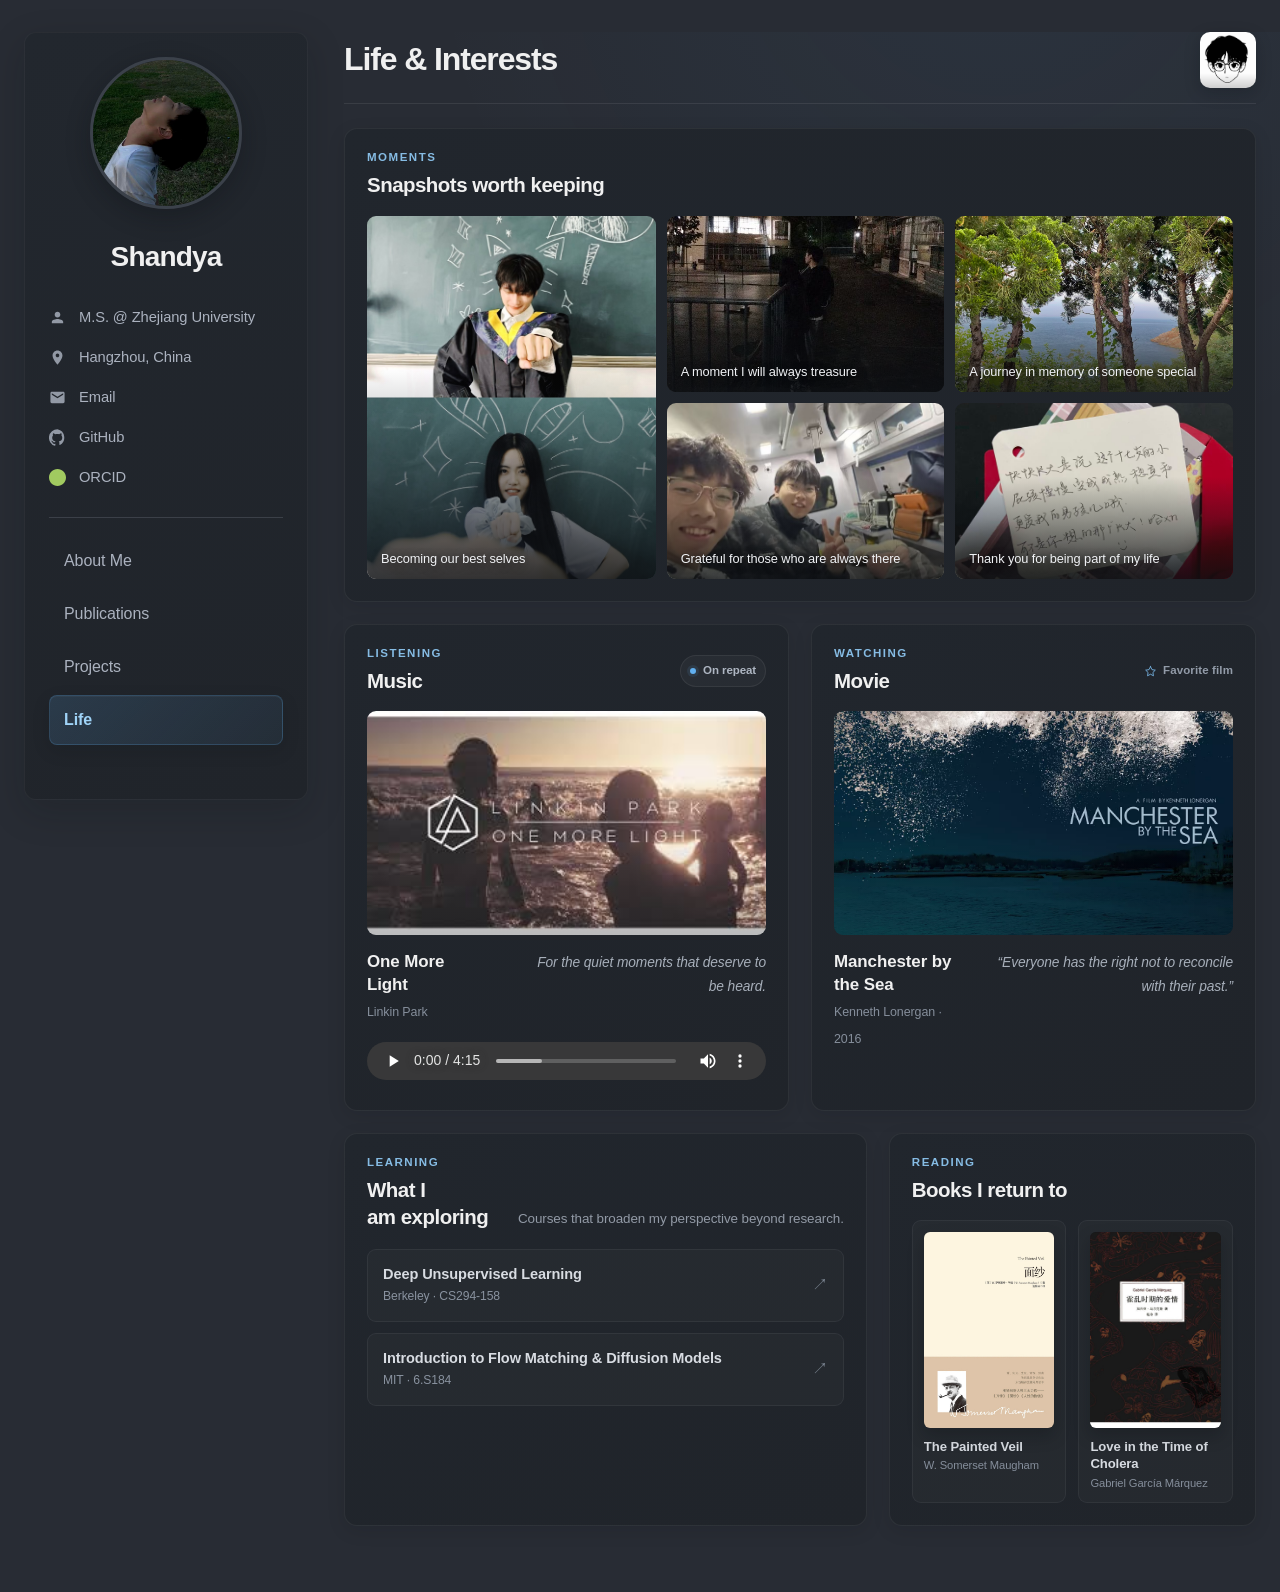
==== commit 0777078f: "Add files via upload" ====
--- a/life.html
+++ b/life.html
@@ -550,18 +550,18 @@
                 <li><svg viewBox="0 0 24 24"><path d="M12 .3a12 12 0 0 0-3.8 23.4c.6.1.8-.3.8-.6v-2.2c-3.3.7-4-1.6-4-1.6-.5-1.4-1.3-1.8-1.3-1.8-1-1 .1-1 .1-1 1.1.1 1.7 1.2 1.7 1.2.9 1.6 2.5 1.2 3.1.9.1-.7.4-1.2.8-1.4-2.4-.3-4.9-1.2-4.9-5.3 0-1.2.4-2.1 1.1-2.9-.1-.3-.5-1.4.1-2.8 0 0 .9-.3 3.1 1.2.9-.2 1.9-.4 2.8-.4s1.9.1 2.8.4c2.2-1.5 3.1-1.2 3.1-1.2.6 1.4.2 2.5.1 2.8.7.7 1.1 1.7 1.1 2.9 0 4.1-2.5 5-4.9 5.3.4.3.8 1 .8 1.9v2.8c0 .3.2.7.8.6A12 12 0 0 0 12 .3z"></path></svg><a href="https://github.com/ShandyaLoVe" target="_blank">GitHub</a></li>
                 <li><svg viewBox="0 0 24 24" style="fill:#a1ca60;"><path d="M12 0C5.37 0 0 5.37 0 12s5.37 12 12 12 12-5.37 12-12S18.63 0 12 0zM7.6 18.44c-1.2-.28-1.5-.76-1.53-.8-.05-.1-.1-.13-.1-.14-.03-.02-.06-.03-.1-.03-.05 0-.1.02-.12.04-.02.02-.04.05-.04.1 0 .04.1.12.25.3.15.17.48.56 1.17.7.7.15 1.48.06 1.9-.22.1-.07.1-.17.1-.2 0-.02 0-.03-.02-.04-.02-.02-.05-.03-.1-.03s-.1.02-.13.04c-.4.2-1.1.28-1.7.1zM9.9 19.95c-.9-.45-1.23-1-1.26-1.07-.03-.07-.06-.1-.08-.12-.02-.02-.05-.03-.1-.03-.05 0-.1.02-.12.04-.03.02-.05.05-.05.1s.06.2.2.35c.14.15.5.58 1.27.97.77.4 1.62.46 2.08.2.1-.05.16-.14.16-.18 0-.04-.02-.06-.05-.08-.03-.02-.06-.02-.12-.02-.05 0-.1.02-.15.04-.5.2-1.32.18-1.9-.2zM12.17 21.2c-.56-.5-.73-1.15-.76-1.24-.03-.1-.06-.13-.08-.15-.02-.02-.05-.03-.1-.03-.05 0-.1.02-.13.04-.02.02-.04.06-.04.12 0 .05.05.2.16.4.1.22.45.88 1.2 1.34.75.45 1.63.53 2.1.3.1-.04.18-.13.18-.2 0-.03-.02-.06-.05-.08-.03-.02-.06-.03-.12-.03s-.12.02-.16.04c-.52.2-1.35.16-1.9-.3zM15.1 20.6c-.2-.7-.2-1.3-.2-1.35 0-.05-.02-.1-.05-.12s-.06-.03-.12-.03c-.05 0-.1.02-.14.04-.04.02-.08.06-.08.13 0 .07.02.5.06 1.1.04.6.13 1.18.28 1.62.03.1.1.15.15.15.05 0 .1-.02.1-.08.02-.12-.02-.8-.06-1.4zM18.3 18.4c-.65-.75-.8-1.4-.8-1.5s0-.15.02-.2c0-.04-.02-.07-.05-.1-.03-.02-.06-.03-.12-.03-.05 0-.1.02-.14.04-.04.02-.08.06-.08.13 0 .06.05.5.46 1.5.4.98.8 1.55 1.17 1.7.1.04.16.06.2.06.05 0 .1-.02.1-.08 0-.08-.2-.7-.6-1.5z"></path></svg><a href="https://orcid.org/0009-0009-5774-8371" target="_blank">ORCID</a></li>
             </ul>
-            <nav class="navigation">
+            <nav class="navigation" aria-label="Primary navigation">
                 <a href="index.html">About Me</a>
                 <a href="publications.html">Publications</a>
                 <a href="others.html">Projects</a>
-                <a href="life.html" class="active">Life</a>
+                <a href="life.html" class="active" aria-current="page">Life</a>
             </nav>
         </aside>
         <main class="main-content">
             <section class="content-section life-section">
-                <div style="display:flex; align-items:center; justify-content:space-between; border-bottom: 1px solid var(--border-color); padding-bottom: 15px; margin-bottom: 24px;">
-                    <h2 class="page-title" style="margin: 0;">Life & Interests</h2>
-                    <img src="figure/logo.jpg" alt="Logo" style="height:60px;">
+                <div class="page-header">
+                    <h2 class="page-title">Life & Interests</h2>
+                    <img src="figure/logo.jpg" alt="Shandya logo">
                 </div>
 
                 <div class="life-layout">
--- a/polish.css
+++ b/polish.css
@@ -14,6 +14,17 @@
     box-sizing: border-box;
 }
 
+::selection {
+    color: #f5f7fa;
+    background: rgba(97, 175, 239, 0.34);
+}
+
+a:focus-visible {
+    outline: 2px solid rgba(97, 175, 239, 0.78);
+    outline-offset: 3px;
+    border-radius: 4px;
+}
+
 html {
     background: var(--bg-color);
     scroll-behavior: smooth;
@@ -109,6 +120,7 @@
 
 .navigation a.active {
     color: #9fd3f7;
+    font-weight: 600;
     background: linear-gradient(135deg, rgba(97, 175, 239, 0.16), rgba(97, 175, 239, 0.07));
     border-color: rgba(97, 175, 239, 0.2);
     box-shadow: 0 6px 18px rgba(12, 14, 18, 0.12), inset 0 1px 0 rgba(255, 255, 255, 0.035);
@@ -124,13 +136,26 @@
     margin-bottom: 34px;
 }
 
-.content-section > div[style*="border-bottom"] {
-    border-color: rgba(255, 255, 255, 0.08) !important;
-}
-
-.content-section > div[style*="border-bottom"] img {
+.page-header {
+    display: flex;
+    min-height: 72px;
+    align-items: center;
+    justify-content: space-between;
+    gap: 24px;
+    margin-bottom: 24px;
+    padding-bottom: 15px;
+    border-bottom: 1px solid rgba(255, 255, 255, 0.08);
+}
+
+.page-header .page-title {
+    min-width: 0;
+    margin: 0;
+}
+
+.page-header img {
     width: 56px;
-    height: 56px !important;
+    height: 56px;
+    flex: 0 0 56px;
     border-radius: 10px;
     box-shadow: 0 5px 16px rgba(10, 12, 16, 0.22);
     object-fit: cover;
@@ -141,10 +166,12 @@
     font-weight: 650;
     line-height: 1.18;
     letter-spacing: -0.035em;
+    text-wrap: balance;
 }
 
 .content-section p {
     line-height: 1.72;
+    text-wrap: pretty;
 }
 
 .about-section > p {
@@ -216,8 +243,8 @@
 }
 
 .item .thumbnail {
-    width: 210px;
-    height: 132px;
+    width: 232px;
+    height: 145px;
     margin: 0;
     border: 0;
     border-radius: 8px;
@@ -229,6 +256,7 @@
     font-size: 1.03rem;
     line-height: 1.45;
     letter-spacing: -0.015em;
+    text-wrap: balance;
 }
 
 .item-details .description {
@@ -239,6 +267,7 @@
 /* Publication cards */
 .pub-card {
     gap: 22px;
+    margin-bottom: 12px;
     padding: 18px;
     background: linear-gradient(145deg, #21262d, #20242a);
     border: 1px solid rgba(255, 255, 255, 0.065);
@@ -247,6 +276,10 @@
     transition: transform 0.22s ease, border-color 0.22s ease, box-shadow 0.22s ease;
 }
 
+.pub-card:last-child {
+    margin-bottom: 0;
+}
+
 .pub-card:hover {
     border-color: rgba(97, 175, 239, 0.34);
     box-shadow: var(--card-shadow-hover);
@@ -271,6 +304,7 @@
     font-weight: 620;
     line-height: 1.45;
     letter-spacing: -0.015em;
+    text-wrap: balance;
 }
 
 .pub-authors {
@@ -314,6 +348,7 @@
 .award-title {
     color: var(--heading-color);
     letter-spacing: -0.012em;
+    text-wrap: balance;
 }
 
 .award-badge,
@@ -336,6 +371,7 @@
 .life-card h3 {
     color: var(--heading-color);
     letter-spacing: -0.015em;
+    text-wrap: balance;
 }
 
 .photo-item,
@@ -357,8 +393,50 @@
     }
 
     .sidebar {
+        display: grid;
+        grid-template-areas:
+            "profile info"
+            "nav nav";
+        grid-template-columns: 150px minmax(0, 1fr);
+        gap: 16px 24px;
+        align-items: center;
         width: 100%;
         margin-bottom: 26px;
+        padding: 22px 24px;
+    }
+
+    .profile-card {
+        grid-area: profile;
+    }
+
+    .profile-card .avatar {
+        width: 112px;
+        height: 112px;
+        margin-bottom: 0;
+    }
+
+    .profile-card h1 {
+        margin: 9px 0 0;
+        font-size: 1.35rem;
+    }
+
+    .info-list {
+        grid-area: info;
+        display: grid;
+        grid-template-columns: repeat(2, minmax(0, 1fr));
+        gap: 5px 18px;
+        margin: 0;
+    }
+
+    .info-list li {
+        min-width: 0;
+        min-height: 30px;
+        margin: 0;
+    }
+
+    .info-list a,
+    .info-list span {
+        overflow-wrap: anywhere;
     }
 
     .main-content {
@@ -367,7 +445,10 @@
     }
 
     .navigation {
+        grid-area: nav;
         grid-template-columns: repeat(4, minmax(0, 1fr));
+        margin: 0;
+        padding-top: 15px;
     }
 
     .navigation a {
@@ -390,12 +471,52 @@
     }
 
     .sidebar {
-        padding: 20px;
+        grid-template-columns: 112px minmax(0, 1fr);
+        gap: 14px 18px;
+        padding: 18px;
     }
 
     .profile-card .avatar {
-        width: 128px;
-        height: 128px;
+        width: 92px;
+        height: 92px;
+    }
+
+    .profile-card h1 {
+        margin-top: 7px;
+        font-size: 1.22rem;
+    }
+
+    .info-list {
+        grid-template-columns: 1fr;
+        gap: 1px;
+    }
+
+    .info-list li {
+        min-height: 25px;
+        font-size: 0.84rem;
+    }
+
+    .info-list svg {
+        width: 15px;
+        height: 15px;
+        margin-right: 10px;
+    }
+
+    .page-header {
+        min-height: 64px;
+        gap: 16px;
+        margin-bottom: 20px;
+        padding-bottom: 13px;
+    }
+
+    .page-header .page-title {
+        font-size: clamp(1.65rem, 7vw, 2rem);
+    }
+
+    .page-header img {
+        width: 50px;
+        height: 50px;
+        flex-basis: 50px;
     }
 
     .about-section > p,
@@ -418,6 +539,36 @@
         width: 100%;
         height: auto;
         aspect-ratio: 16 / 10;
+    }
+}
+
+@media (max-width: 440px) {
+    .sidebar {
+        grid-template-columns: 96px minmax(0, 1fr);
+        gap: 12px 14px;
+        padding: 16px;
+    }
+
+    .profile-card .avatar {
+        width: 78px;
+        height: 78px;
+    }
+
+    .profile-card h1 {
+        font-size: 1.12rem;
+    }
+
+    .navigation {
+        grid-template-columns: repeat(2, minmax(0, 1fr));
+    }
+}
+
+@media (hover: none) {
+    .item:hover,
+    .pub-card:hover,
+    .award-card:hover,
+    .life-page .life-card:hover {
+        transform: none;
     }
 }
 
